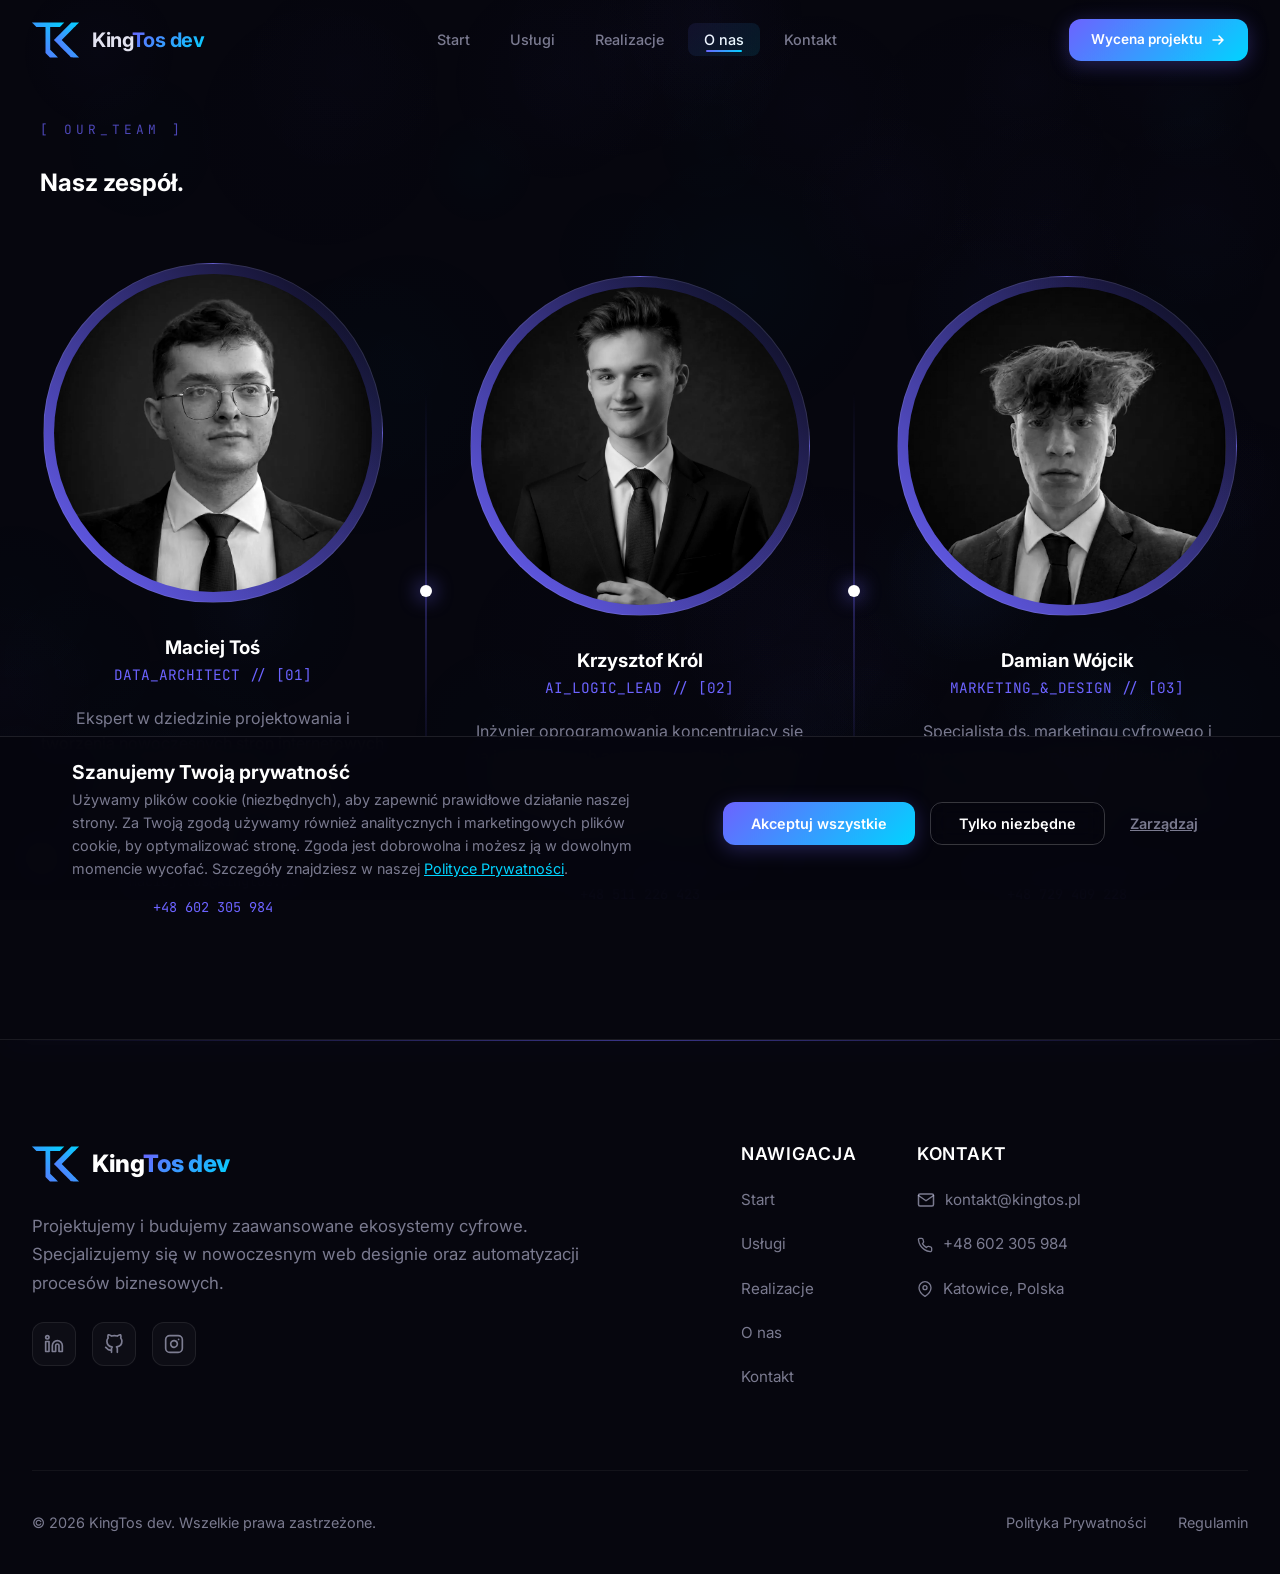
==== o-nas.html @ 3b32286a "Add files via upload" ====
<!doctype html>
<html lang="pl">

<head>
  <meta charset="UTF-8" />
  <!-- Google Consent Mode v2 Default Settings -->
  <script>
    window.dataLayer = window.dataLayer || [];
    function gtag() { dataLayer.push(arguments); }
    let storedConsent = localStorage.getItem('cookieConsentSettings');
    if (storedConsent) {
      let settings = JSON.parse(storedConsent);
      gtag('consent', 'default', {
        'analytics_storage': settings.analytics ? 'granted' : 'denied',
        'ad_storage': settings.marketing ? 'granted' : 'denied',
        'ad_user_data': settings.marketing ? 'granted' : 'denied',
        'ad_personalization': settings.marketing ? 'granted' : 'denied',
        'personalization_storage': 'denied',
        'functionality_storage': 'granted',
        'security_storage': 'granted'
      });
    } else {
      gtag('consent', 'default', {
        'analytics_storage': 'denied',
        'ad_storage': 'denied',
        'ad_user_data': 'denied',
        'ad_personalization': 'denied',
        'personalization_storage': 'denied',
        'functionality_storage': 'granted',
        'security_storage': 'granted'
      });
    }
  </script>
  <meta name="viewport" content="width=device-width, initial-scale=1.0" />
  <meta name="description"
    content="KingTos dev — O nas. Maciej Toś & Krzysztof Król. Nowoczesne technologie i wizja przyszłości." />
  <title>KingTos dev | Nasz zespół.</title>
  <link rel="icon" type="image/svg+xml" href="favicon.svg" />
  <link rel="shortcut icon" href="favicon.svg" />
  <link rel="apple-touch-icon" href="favicon.svg" />
  <link rel="preconnect" href="https://fonts.googleapis.com" />
  <link rel="preconnect" href="https://fonts.gstatic.com" crossorigin />
  <link
    href="https://fonts.googleapis.com/css2?family=Inter:wght@400;500;600;700&family=JetBrains+Mono:wght@400;500;700&display=swap"
    rel="stylesheet" />
  <link rel="preload" href="style.css" as="style" />
  <link rel="stylesheet" href="style.css" />

  <!-- Open Graph / Facebook -->
  <meta property="og:type" content="website" />
  <meta property="og:url" content="https://kingtos.pl/o-nas" />
  <meta property="og:title" content="KingTos dev | Nasz zespół." />
  <meta property="og:description"
    content="KingTos dev — O nas. Maciej Toś & Krzysztof Król. Nowoczesne technologie i wizja przyszłości." />
  <meta property="og:image" content="https://kingtos.pl/assets/maciej.webp" />

  <!-- Twitter -->
  <meta property="twitter:card" content="summary_large_image" />
  <meta property="twitter:url" content="https://kingtos.pl/o-nas" />
  <meta property="twitter:title" content="KingTos dev | Nasz zespół." />
  <meta property="twitter:description"
    content="KingTos dev — O nas. Maciej Toś & Krzysztof Król. Nowoczesne technologie i wizja przyszłości." />
  <meta property="twitter:image" content="https://kingtos.pl/assets/maciej.webp" />
</head>

<body class="bp-body">
  <canvas id="gridCanvas"></canvas>

  <nav class="navbar" id="navbar">
    <div class="navbar__container">
      <!-- Logo -->
      <a href="/" class="navbar__logo" id="navLogo">
        <span class="navbar__logo-icon">
          <svg viewBox="207 286 622 451" fill="none" xmlns="http://www.w3.org/2000/svg">
            <g transform="translate(0, 1024) scale(0.1, -0.1)" fill="url(#logoGrad)">
              <path
                d="M2070 7380 c0 -3 127 -132 283 -288 l283 -282 592 0 592 0 0 -1687 1 -1688 289 -294 289 -294 62 7 c34 3 267 6 518 6 l456 0 -502 503 -503 502 -2 1473 -3 1472 630 0 629 0 283 282 c156 156 283 285 283 288 0 3 -940 5 -2090 5 -1149 0 -2090 -2 -2090 -5z" />
              <path
                d="M6039 6254 c-817 -817 -1129 -1135 -1123 -1145 4 -8 502 -509 1106 -1115 604 -605 1104 -1108 1111 -1118 11 -15 56 -17 525 -19 281 -1 512 0 512 3 0 3 -506 511 -1126 1131 l-1125 1125 1123 1128 c618 620 1124 1130 1126 1134 1 4 -223 7 -498 7 l-500 0 -1131 -1131z" />
            </g>
            <defs>
              <linearGradient id="logoGrad" x1="0" y1="0" x2="1" y2="1">
                <stop offset="0%" stop-color="#6C63FF" />
                <stop offset="100%" stop-color="#00D4FF" />
              </linearGradient>
            </defs>
          </svg>
        </span>
        <span class="navbar__logo-text">
          <span class="navbar__logo-king">King</span><span class="navbar__logo-tos">Tos dev</span>
        </span>
      </a>

      <!-- Navigation Links -->
      <ul class="navbar__links" id="navLinks">
        <li>
          <a href="/" class="navbar__link" data-text="Start">Start</a>
        </li>
        <li>
          <a href="/#uslugi" class="navbar__link" data-text="Usługi">Usługi</a>
        </li>
        <li>
          <a href="/#realizacje" class="navbar__link" data-text="Realizacje">Realizacje</a>
        </li>
        <li>
          <a href="/o-nas" class="navbar__link navbar__link--active" data-text="O nas">O nas</a>
        </li>
        <li>
          <a href="/#kontakt" class="navbar__link" data-text="Kontakt">Kontakt</a>
        </li>
      </ul>

      <!-- CTA Button -->
      <a href="/#kontakt" class="btn btn--primary btn--nav" id="navCta">
        <span class="btn__text">Wycena projektu</span>
        <span class="btn__icon">
          <svg width="16" height="16" viewBox="0 0 16 16" fill="none">
            <path d="M3 8H13M13 8L9 4M13 8L9 12" stroke="currentColor" stroke-width="1.5" stroke-linecap="round"
              stroke-linejoin="round" />
          </svg>
        </span>
      </a>

      <!-- Mobile hamburger -->
      <button class="navbar__hamburger" id="navHamburger" aria-label="Otwórz menu" aria-expanded="false">
        <span></span>
        <span></span>
        <span></span>
      </button>
    </div>
  </nav>

  <main class="bp-main">
    <!-- 01: THE DNA (FOUNDERS) - NOW THE FIRST SECTION -->
    <section class="bp-section bp-founders-interactive" id="founders">
      <div class="bp-container">
        <div class="bp-hero-header">
          <div class="bp-label">[ OUR_TEAM ]</div>
          <h1 class="bp-title-compact">Nasz <span class="gradient-text">zespół.</span></h1>
        </div>

        <div class="dna-container">
          <!-- Maciej Side -->
          <div class="dna-founder dna--maciej" id="dnaMaciej">
            <div class="dna-photo-box">
              <img src="assets/maciej.webp" alt="Maciej Toś" loading="lazy" decoding="async">
              <div class="dna-shimmer"></div>
            </div>
            <div class="dna-info">
              <h3>Maciej Toś</h3>
              <span class="mono-tag">DATA_ARCHITECT // [01]</span>
              <p>Ekspert w dziedzinie projektowania i tworzenia nowoczesnych stron internetowych oraz ich kompleksowej renowacji. Specjalizuje się w zaawansowanej architekturze baz danych i estetycznym designie.</p>
              <div class="founder-contact">
                <a href="mailto:maciej.tos@kingtos.pl" class="founder-email">maciej.tos@kingtos.pl</a>
                <a href="tel:+48602305984" class="founder-phone">+48 602 305 984</a>
              </div>
            </div>
          </div>

          <!-- VS Divider -->
          <div class="dna-divider">
            <div class="dna-divider__line"></div>
            <div class="dna-divider__orb"></div>
          </div>

          <!-- Krzysztof Side -->
          <div class="dna-founder dna--krzysztof" id="dnaKrzysztof">
            <div class="dna-photo-box">
              <img src="assets/krzysztof.webp" alt="Krzysztof Król" loading="lazy" decoding="async">
              <div class="dna-shimmer"></div>
            </div>
            <div class="dna-info">
              <h3>Krzysztof Król</h3>
              <span class="mono-tag">AI_LOGIC_LEAD // [02]</span>
              <p>Inżynier oprogramowania koncentrujący się na inteligentnych automatyzacjach procesów biznesowych oraz implementacji rozwiązań AI. Odpowiada za logiczną architekturę i niezawodność systemów.</p>
              <div class="founder-contact">
                <a href="mailto:krzysztof.krol@kingtos.pl" class="founder-email">krzysztof.krol@kingtos.pl</a>
                <a href="tel:+48511226423" class="founder-phone">+48 511 226 423</a>
              </div>
            </div>
          </div>

          <!-- VS Divider -->
          <div class="dna-divider">
            <div class="dna-divider__line"></div>
            <div class="dna-divider__orb"></div>
          </div>

          <!-- Damian Side -->
          <div class="dna-founder dna--damian" id="dnaDamian">
            <div class="dna-photo-box">
              <img src="assets/damian.webp" alt="Damian Wójcik" loading="lazy" decoding="async">
              <div class="dna-shimmer"></div>
            </div>
            <div class="dna-info">
              <h3>Damian Wójcik</h3>
              <span class="mono-tag">MARKETING_&_DESIGN // [03]</span>
              <p>Specjalista ds. marketingu cyfrowego i nowoczesnego projektowania stron (UI/UX). Łączy kreatywne podejście do designu z techniczną wiedzą z zakresu zarządzania bazami danych.</p>
              <div class="founder-contact">
                <a href="mailto:damian.wojcik@kingtos.pl" class="founder-email">damian.wojcik@kingtos.pl</a>
                <a href="tel:+48729409228" class="founder-phone">+48 729 409 228</a>
              </div>
            </div>
          </div>
        </div>
      </div>
    </section>
  </main>

  <!-- ══════════════════════════════════════════════
       FOOTER
       ══════════════════════════════════════════════ -->
  <footer class="site-footer">
    <div class="site-footer__glow"></div>
    <div class="site-footer__container">

      <div class="site-footer__main">
        <div class="site-footer__brand">
          <a href="/" class="navbar__logo">
            <span class="navbar__logo-icon">
              <svg viewBox="207 286 622 451" fill="none" xmlns="http://www.w3.org/2000/svg">
                <g transform="translate(0, 1024) scale(0.1, -0.1)" fill="url(#logoGradFooter)">
                  <path
                    d="M2070 7380 c0 -3 127 -132 283 -288 l283 -282 592 0 592 0 0 -1687 1 -1688 289 -294 289 -294 62 7 c34 3 267 6 518 6 l456 0 -502 503 -503 502 -2 1473 -3 1472 630 0 629 0 283 282 c156 156 283 285 283 288 0 3 -940 5 -2090 5 -1149 0 -2090 -2 -2090 -5z" />
                  <path
                    d="M6039 6254 c-817 -817 -1129 -1135 -1123 -1145 4 -8 502 -509 1106 -1115 604 -605 1104 -1108 1111 -1118 11 -15 56 -17 525 -19 281 -1 512 0 512 3 0 3 -506 511 -1126 1131 l-1125 1125 1123 1128 c618 620 1124 1130 1126 1134 1 4 -223 7 -498 7 l-500 0 -1131 -1131z" />
                </g>
                <defs>
                  <linearGradient id="logoGradFooter" x1="0" y1="0" x2="1" y2="1">
                    <stop offset="0%" stop-color="#6C63FF" />
                    <stop offset="100%" stop-color="#00D4FF" />
                  </linearGradient>
                </defs>
              </svg>
            </span>
            <span class="navbar__logo-text">
              <span class="navbar__logo-king">King</span><span class="navbar__logo-tos">Tos dev</span>
            </span>
          </a>
          <p class="site-footer__desc">Projektujemy i budujemy zaawansowane ekosystemy cyfrowe. Specjalizujemy się w
            nowoczesnym web designie oraz automatyzacji procesów biznesowych.</p>
          <div class="site-footer__socials">
            <a href="#" aria-label="LinkedIn"><svg width="20" height="20" viewBox="0 0 24 24" fill="none"
                stroke="currentColor" stroke-width="2" stroke-linecap="round" stroke-linejoin="round">
                <path d="M16 8a6 6 0 0 1 6 6v7h-4v-7a2 2 0 0 0-2-2 2 2 0 0 0-2 2v7h-4v-7a6 6 0 0 1 6-6z"></path>
                <rect x="2" y="9" width="4" height="12"></rect>
                <circle cx="4" cy="4" r="2"></circle>
              </svg></a>
            <a href="#" aria-label="GitHub"><svg width="20" height="20" viewBox="0 0 24 24" fill="none"
                stroke="currentColor" stroke-width="2" stroke-linecap="round" stroke-linejoin="round">
                <path
                  d="M9 19c-5 1.5-5-2.5-7-3m14 6v-3.87a3.37 3.37 0 0 0-.94-2.61c3.14-.35 6.44-1.54 6.44-7A5.44 5.44 0 0 0 20 4.77 5.07 5.07 0 0 0 19.91 1S18.73.65 16 2.48a13.38 13.38 0 0 0-7 0C6.27.65 5.09 1 5.09 1A5.07 5.07 0 0 0 5 4.77a5.44 5.44 0 0 0-1.5 3.78c0 5.42 3.3 6.61 6.44 7A3.37 3.37 0 0 0 9 18.13V22">
                </path>
              </svg></a>
            <a href="#" aria-label="Instagram"><svg width="20" height="20" viewBox="0 0 24 24" fill="none"
                stroke="currentColor" stroke-width="2" stroke-linecap="round" stroke-linejoin="round">
                <rect x="2" y="2" width="20" height="20" rx="5" ry="5"></rect>
                <path d="M16 11.37A4 4 0 1 1 12.63 8 4 4 0 0 1 16 11.37z"></path>
                <line x1="17.5" y1="6.5" x2="17.51" y2="6.5"></line>
              </svg></a>
          </div>
        </div>

        <div class="site-footer__nav">
          <div class="footer-nav-col">
            <h4>Nawigacja</h4>
            <a href="/#hero">Start</a>
            <a href="/#uslugi">Usługi</a>
            <a href="/#realizacje">Realizacje</a>
            <a href="/o-nas">O nas</a>
            <a href="/#kontakt">Kontakt</a>
          </div>
          <div class="footer-nav-col">
            <h4>Kontakt</h4>
            <a href="mailto:kontakt@kingtos.pl" class="footer-contact-link">
              <svg width="18" height="18" viewBox="0 0 24 24" fill="none" stroke="currentColor" stroke-width="2"
                stroke-linecap="round" stroke-linejoin="round">
                <path d="M4 4h16c1.1 0 2 .9 2 2v12c0 1.1-.9 2-2 2H4c-1.1 0-2-.9-2-2V6c0-1.1.9-2 2-2z"></path>
                <polyline points="22,6 12,13 2,6"></polyline>
              </svg>
              kontakt@kingtos.pl
            </a>
            <a href="tel:+48602305984" class="footer-contact-link">
              <svg width="16" height="16" viewBox="0 0 24 24" fill="none" stroke="currentColor" stroke-width="2"
                stroke-linecap="round" stroke-linejoin="round">
                <path
                  d="M22 16.92v3a2 2 0 0 1-2.18 2 19.79 19.79 0 0 1-8.63-3.07 19.5 19.5 0 0 1-6-6 19.79 19.79 0 0 1-3.07-8.67A2 2 0 0 1 4.11 2h3a2 2 0 0 1 2 1.72 12.84 12.84 0 0 0 .7 2.81 2 2 0 0 1-.45 2.11L8.09 9.91a16 16 0 0 0 6 6l1.27-1.27a2 2 0 0 1 2.11-.45 12.84 12.84 0 0 0 2.81.7A2 2 0 0 1 22 16.92z">
                </path>
              </svg>
              +48 602 305 984
            </a>
            <p class="footer-location">
              <svg width="16" height="16" viewBox="0 0 24 24" fill="none" stroke="currentColor" stroke-width="2"
                stroke-linecap="round" stroke-linejoin="round">
                <path d="M21 10c0 7-9 13-9 13s-9-6-9-13a9 9 0 0 1 18 0z"></path>
                <circle cx="12" cy="10" r="3"></circle>
              </svg>
              Katowice, Polska
            </p>
          </div>
        </div>
      </div>

      <div class="site-footer__bottom">
        <div class="footer-copyright">
          <p>&copy; 2026 KingTos dev. Wszelkie prawa zastrzeżone.</p>
        </div>
        <div class="site-footer__legal">
          <a href="/polityka-prywatnosci">Polityka Prywatności</a>
          <a href="/regulamin">Regulamin</a>
        </div>
      </div>

    </div>
  </footer>

  <script src="script.js" defer></script>
  <script>
    const observer = new IntersectionObserver((entries) => {
      entries.forEach(entry => {
        if (entry.isIntersecting) {
          const nums = entry.target.querySelectorAll('.logic-num');
          nums.forEach(num => {
            const target = parseInt(num.getAttribute('data-val'));
            let curr = 0;
            const step = () => {
              if (curr < target) {
                curr += Math.ceil(target / 20);
                num.innerText = curr > target ? target : curr;
                requestAnimationFrame(step);
              } else {
                num.innerText = target;
              }
            };
            step();
          });
        }
      });
    }, { threshold: 0.5 });
    if (document.querySelector('.logic-grid')) {
      observer.observe(document.querySelector('.logic-grid'));
    }
  </script>
</body>

</html>
---- style.css ----
/* ═══════════════════════════════════════
   KINGTOS DEV — Design System & Variables
   ═══════════════════════════════════════ */
*,
*::before,
*::after {
  margin: 0;
  padding: 0;
  box-sizing: border-box;
}

:root {
  --c-bg: #06060e;
  --c-bg2: #0c0c1d;
  --c-surface: rgba(15, 15, 35, 0.7);
  --c-border: rgba(108, 99, 255, 0.15);
  --c-border-hover: rgba(108, 99, 255, 0.4);
  --c-text: #e2e2f0;
  --c-text-dim: rgba(200, 200, 230, 0.6);
  --c-primary: #6c63ff;
  --c-primary-light: #8b83ff;
  --c-accent: #00d4ff;
  --c-accent2: #00ffb2;
  --c-gradient: linear-gradient(135deg, #6c63ff, #00d4ff);
  --c-gradient2: linear-gradient(135deg, #00d4ff, #00ffb2);
  --font-main: "Inter", system-ui, sans-serif;
  --font-mono: "JetBrains Mono", monospace;
  --radius: 12px;
  --radius-lg: 20px;
  --shadow-glow:
    0 0 30px rgba(108, 99, 255, 0.15), 0 0 60px rgba(0, 212, 255, 0.08);
  --transition: 0.3s cubic-bezier(0.4, 0, 0.2, 1);
  --transition-spring: 0.5s cubic-bezier(0.34, 1.56, 0.64, 1);
}

html {
  scroll-behavior: smooth;
  scroll-padding-top: 90px;
  font-size: 16px;
}

body {
  font-family: var(--font-main);
  background: var(--c-bg);
  color: var(--c-text);
  overflow-x: hidden;
  line-height: 1.6;
  -webkit-font-smoothing: antialiased;
}

::selection {
  background: rgba(108, 99, 255, 0.3);
  color: #fff;
}

/* ═══ Canvas & Ambient ═══ */
#gridCanvas {
  position: fixed;
  inset: 0;
  z-index: 0;
  pointer-events: none;
}

.ambient-orb {
  position: fixed;
  border-radius: 50%;
  filter: blur(120px);
  opacity: 0.12;
  pointer-events: none;
  z-index: 0;
}

.ambient-orb--1 {
  width: 600px;
  height: 600px;
  background: var(--c-primary);
  top: -200px;
  left: -100px;
  animation: orbFloat1 20s ease-in-out infinite;
}

.ambient-orb--2 {
  width: 500px;
  height: 500px;
  background: var(--c-accent);
  bottom: -150px;
  right: -100px;
  animation: orbFloat2 25s ease-in-out infinite;
}

@media (max-width: 768px) {
  .ambient-orb {
    animation: none !important;
    display: none; /* Hide orbs on mobile to boost performance */
  }
}

.ambient-orb--3 {
  width: 400px;
  height: 400px;
  background: #a855f7;
  top: 50%;
  left: 50%;
  transform: translate(-50%, -50%);
  animation: orbFloat3 18s ease-in-out infinite;
}

@keyframes orbFloat1 {

  0%,
  100% {
    transform: translate(0, 0);
  }

  50% {
    transform: translate(80px, 60px);
  }
}

@keyframes orbFloat2 {

  0%,
  100% {
    transform: translate(0, 0);
  }

  50% {
    transform: translate(-60px, -80px);
  }
}

@keyframes orbFloat3 {

  0%,
  100% {
    transform: translate(-50%, -50%) scale(1);
  }

  50% {
    transform: translate(-40%, -60%) scale(1.2);
  }
}

/* ═══ NAVBAR ═══ */
.navbar {
  position: fixed;
  top: 0;
  left: 0;
  width: 100%;
  z-index: 3000;
  padding: 16px 0;
  transition: var(--transition);
}

.navbar.scrolled {
  background: rgba(6, 6, 14, 0.85);
  backdrop-filter: blur(20px);
  -webkit-backdrop-filter: blur(20px);
  border-bottom: 1px solid var(--c-border);
  padding: 10px 0;
}

.navbar__container {
  max-width: 1280px;
  margin: 0 auto;
  padding: 0 32px;
  display: flex;
  align-items: center;
  justify-content: space-between;
}

.navbar__logo {
  display: flex;
  align-items: center;
  gap: 12px;
  text-decoration: none;
  position: relative;
  z-index: 10;
  pointer-events: auto;
  line-height: 1; /* Reset line-height for better centering */
}

.navbar__logo-icon {
  display: flex;
  align-items: center;
  justify-content: center;
  height: 48px; /* Increased from 42px */
}

.navbar__logo-icon svg {
  width: 48px;
  height: 48px;
  display: block;
  transition: var(--transition);
}

.navbar__logo:hover .navbar__logo-icon svg {
  filter: drop-shadow(0 0 15px rgba(108, 99, 255, 0.6));
  transform: scale(1.15); /* Simple zoom instead of rotation */
}

.navbar__logo-text {
  font-size: 1.25rem;
  font-weight: 700;
  letter-spacing: -0.02em;
}

.navbar__logo-king {
  color: var(--c-text);
}

.navbar__logo-tos {
  background: var(--c-gradient);
  -webkit-background-clip: text;
  background-clip: text;
  -webkit-text-fill-color: transparent;
}

.navbar__links {
  display: flex;
  list-style: none;
  gap: 8px;
  align-items: center;
}

.navbar__link {
  position: relative;
  color: var(--c-text-dim);
  text-decoration: none;
  font-size: 0.9rem;
  font-weight: 500;
  padding: 8px 16px;
  border-radius: 8px;
  transition: var(--transition);
  overflow: hidden;
}

.navbar__link::before {
  content: "";
  position: absolute;
  inset: 0;
  background: var(--c-gradient);
  opacity: 0;
  border-radius: 8px;
  transition: var(--transition);
}

.navbar__link:hover,
.navbar__link--active {
  color: #fff;
}

.navbar__link:hover::before,
.navbar__link--active::before {
  opacity: 0.1;
}

.navbar__link::after {
  content: "";
  position: absolute;
  bottom: 4px;
  left: 50%;
  width: 0;
  height: 2px;
  background: var(--c-gradient);
  border-radius: 2px;
  transform: translateX(-50%);
  transition: var(--transition);
}

.navbar__link:hover::after,
.navbar__link--active::after {
  width: 50%;
}

/* ═══ BUTTONS ═══ */
.btn {
  position: relative;
  display: inline-flex;
  align-items: center;
  gap: 8px;
  padding: 12px 28px;
  border-radius: var(--radius);
  font-family: var(--font-main);
  font-size: 0.9rem;
  font-weight: 600;
  text-decoration: none;
  cursor: pointer;
  border: none;
  overflow: hidden;
  transition: var(--transition);
  isolation: isolate;
}

.btn--lg {
  padding: 16px 36px;
  font-size: 1rem;
  border-radius: var(--radius-lg);
}

.btn--primary {
  background: var(--c-gradient);
  color: #fff;
  box-shadow: 0 4px 20px rgba(108, 99, 255, 0.3);
}

.btn--primary:hover {
  box-shadow: 0 8px 30px rgba(108, 99, 255, 0.5);
}

.btn--primary:active {
  transform: translateY(0) scale(0.98);
}

.btn__glow {
  position: absolute;
  inset: -2px;
  background: var(--c-gradient);
  border-radius: inherit;
  z-index: -2;
  opacity: 0;
  filter: blur(15px);
  transition: var(--transition);
}

.btn--primary:hover .btn__glow {
  opacity: 0.6;
}

.btn__shimmer {
  position: absolute;
  top: 0;
  left: -100%;
  width: 100%;
  height: 100%;
  background: linear-gradient(90deg,
      transparent,
      rgba(255, 255, 255, 0.15),
      transparent);
  z-index: 1;
  transition: none;
}

.btn--primary:hover .btn__shimmer {
  animation: shimmer 0.8s ease forwards;
}

@keyframes shimmer {
  to {
    left: 100%;
  }
}

.btn__icon {
  display: flex;
  transition: var(--transition-spring);
}

.btn:hover .btn__icon {
  transform: translateX(4px);
}

.btn--outline {
  background: transparent;
  color: var(--c-text);
  border: 1px solid var(--c-border);
  backdrop-filter: blur(10px);
}

.btn--outline:hover {
  border-color: var(--c-primary);
  color: #fff;
  background: rgba(108, 99, 255, 0.08);
}

.btn__border-anim {
  display: none; /* Removed complex spinning border */
}

.btn--nav {
  padding: 10px 22px;
  font-size: 0.85rem;
}

/* ═══ HERO ═══ */
.hero {
  position: relative;
  height: 100vh;
  max-height: 1080px;
  display: flex;
  align-items: center;
  z-index: 1;
  padding: 40px 0 0;
  scroll-margin-top: -90px;
}

.hero__container {
  max-width: 1280px;
  margin: 0 auto;
  padding: 0 32px;
  display: flex;
  flex-direction: column;
  align-items: center;
  justify-content: center;
  text-align: center;
  width: 100%;
}

/* Hero Left */
.hero__badge {
  display: inline-flex;
  align-items: center;
  gap: 8px;
  padding: 8px 18px;
  border-radius: 50px;
  background: rgba(108, 99, 255, 0.08);
  border: 1px solid rgba(108, 99, 255, 0.2);
  font-size: 0.8rem;
  color: var(--c-text-dim);
  margin-bottom: 16px;
  opacity: 0;
  animation: fadeInUp 0.6s ease forwards;
  animation-delay: 0.2s;
}

.hero__badge-dot {
  width: 8px;
  height: 8px;
  border-radius: 50%;
  background: var(--c-accent2);
  box-shadow: 0 0 10px var(--c-accent2);
  animation: pulse 2s ease-in-out infinite;
}

@keyframes pulse {

  0%,
  100% {
    opacity: 1;
    transform: scale(1);
  }

  50% {
    opacity: 0.5;
    transform: scale(0.8);
  }
}

.hero__title {
  font-size: clamp(2.8rem, 5.5vw, 4.5rem);
  font-weight: 800;
  line-height: 1.08;
  letter-spacing: -0.03em;
  margin-bottom: 24px;
}

.hero__title-line {
  display: block;
  overflow: hidden;
}

.hero__title-word {
  display: inline-block;
  opacity: 0;
  animation: titleReveal 0.8s cubic-bezier(0.16, 1, 0.3, 1) forwards;
}

.hero__title-word[data-delay="0"] {
  animation-delay: 0.4s;
}

.hero__title-word[data-delay="1"] {
  animation-delay: 0.55s;
}

.hero__title-word[data-delay="2"] {
  animation-delay: 0.7s;
}

.hero__title-word[data-delay="3"] {
  animation-delay: 0.85s;
}

@keyframes titleReveal {
  from {
    opacity: 0;
    transform: translateY(100%);
  }

  to {
    opacity: 1;
    transform: translateY(0);
  }
}

.hero__title-word--gradient {
  background: var(--c-gradient);
  -webkit-background-clip: text;
  background-clip: text;
  -webkit-text-fill-color: transparent;
  position: relative;
}

.hero__title-word--accent {
  color: var(--c-accent);
  -webkit-text-fill-color: var(--c-accent);
}

.hero__subtitle {
  font-size: 1.12rem;
  color: var(--c-text-dim);
  max-width: 600px;
  line-height: 1.7;
  margin-bottom: 36px;
  opacity: 0;
  animation: fadeInUp 0.6s ease forwards;
  animation-delay: 0.9s;
}

.hero__actions {
  display: flex;
  gap: 16px;
  flex-wrap: wrap;
  justify-content: center;
  margin-bottom: 48px;
  opacity: 0;
  animation: fadeInUp 0.6s ease forwards;
  animation-delay: 1.1s;
}

@keyframes fadeInUp {
  from {
    opacity: 0;
    transform: translateY(20px);
  }

  to {
    opacity: 1;
    transform: translateY(0);
  }
}

/* Tech badges */
.hero__tech {
  opacity: 0;
  animation: fadeInUp 0.6s ease forwards;
  animation-delay: 1.3s;
}

.hero__tech-label {
  font-size: 0.75rem;
  text-transform: uppercase;
  letter-spacing: 0.1em;
  color: var(--c-text-dim);
  margin-bottom: 12px;
  display: block;
}

.hero__tech-list {
  display: flex;
  gap: 8px;
  flex-wrap: wrap;
  justify-content: center;
}

.hero__tech-badge {
  padding: 6px 14px;
  border-radius: 6px;
  font-size: 0.78rem;
  font-weight: 500;
  background: rgba(108, 99, 255, 0.06);
  border: 1px solid var(--c-border);
  color: var(--c-text-dim);
  cursor: default;
  transition: var(--transition);
}

.hero__tech-badge:hover {
  border-color: var(--c-primary);
  color: var(--c-primary-light);
  background: rgba(108, 99, 255, 0.12);
  transform: translateY(-2px);
  box-shadow: 0 4px 15px rgba(108, 99, 255, 0.15);
}

/* Hero Right — Visual */
.hero__right {
  position: relative;
  display: flex;
  justify-content: center;
  align-items: center;
  min-height: 500px;
  perspective: 1000px;
}

.hero__visual {
  position: relative;
  width: 100%;
  height: 500px;
  transform-style: preserve-3d;
  transition: transform 0.1s ease-out;
}

/* Floating cards */
.hero__card {
  position: absolute;
  border-radius: var(--radius-lg);
  backdrop-filter: blur(20px);
  -webkit-backdrop-filter: blur(20px);
  border: 1px solid var(--c-border);
  transition:
    border-color 0.3s,
    box-shadow 0.3s;
  cursor: default;
  will-change: transform, opacity;
  transform-style: preserve-3d;
}

.hero__card:hover {
  border-color: var(--c-primary);
  box-shadow: var(--shadow-glow);
}

.hero__card--code {
  top: -20px;
  left: -40px;
  width: 340px;
  background: rgba(10, 10, 30, 0.85);
  padding: 0;
  overflow: hidden;
  opacity: 0;
  transform: rotate(-1deg);
  animation:
    cardFloat1 0.8s ease forwards,
    cardHover1 6s ease-in-out infinite;
  animation-delay: 0.6s, 1.4s;
}

@keyframes cardFloat1 {
  from {
    opacity: 0;
    transform: translateY(30px) rotate(-2deg);
  }

  to {
    opacity: 1;
    transform: translateY(0) rotate(-1deg);
  }
}

@keyframes cardHover1 {

  0%,
  100% {
    transform: rotate(-1deg) translateY(0);
  }

  50% {
    transform: rotate(-1deg) translateY(-10px);
  }
}

.hero__card-header {
  display: flex;
  align-items: center;
  gap: 12px;
  padding: 12px 16px;
  border-bottom: 1px solid rgba(255, 255, 255, 0.05);
  background: rgba(255, 255, 255, 0.02);
}

.hero__card-dots {
  display: flex;
  gap: 6px;
}

.hero__card-dots span {
  width: 10px;
  height: 10px;
  border-radius: 50%;
}

.hero__card-dots span:nth-child(1) {
  background: #ff5f57;
}

.hero__card-dots span:nth-child(2) {
  background: #ffbd2e;
}

.hero__card-dots span:nth-child(3) {
  background: #28ca41;
}

.hero__card-filename {
  font-family: var(--font-mono);
  font-size: 0.72rem;
  color: var(--c-text-dim);
}

.hero__card-code {
  padding: 16px;
  font-family: var(--font-mono);
  font-size: 0.78rem;
  line-height: 1.7;
  color: #a0a0c0;
  overflow: hidden;
}

.code-keyword {
  color: #c792ea;
}

.code-var {
  color: #82aaff;
}

.code-prop {
  color: #f78c6c;
}

.code-string {
  color: #c3e88d;
}

.code-number {
  color: #f78c6c;
}

.hero__card--terminal {
  bottom: -10px;
  right: -30px;
  width: 320px;
  background: rgba(5, 5, 15, 0.9);
  padding: 0;
  opacity: 0;
  animation:
    cardFloat3 0.8s ease forwards,
    cardHover3 8s ease-in-out infinite;
  animation-delay: 1.2s, 2s;
}

.hero__card-terminal-body {
  padding: 16px;
  font-family: var(--font-mono);
  font-size: 0.72rem;
  line-height: 1.6;
}

.terminal-line {
  margin-bottom: 4px;
  white-space: nowrap;
  overflow: hidden;
  text-overflow: ellipsis;
}

.term-prompt {
  color: var(--c-primary);
  font-weight: 700;
  margin-right: 8px;
}

.term-success {
  color: var(--c-accent2);
}

.term-info {
  color: var(--c-accent);
}

.hero__card--flow {
  top: 30px;
  right: -30px;
  background: rgba(10, 10, 30, 0.8);
  padding: 16px 20px;
  display: flex;
  align-items: center;
  gap: 12px;
  opacity: 0;
  animation:
    cardFloat2 0.8s ease forwards,
    cardHover2 7s ease-in-out infinite;
  animation-delay: 0.9s, 1.7s;
}

.flow-step {
  display: flex;
  flex-direction: column;
  align-items: center;
  gap: 6px;
  font-size: 0.65rem;
  color: var(--c-text-dim);
  font-weight: 600;
}

.flow-icon {
  width: 32px;
  height: 32px;
  border-radius: 50%;
  background: rgba(108, 99, 255, 0.1);
  display: flex;
  align-items: center;
  justify-content: center;
  font-size: 1rem;
  border: 1px solid rgba(108, 99, 255, 0.2);
}

.flow-line {
  width: 30px;
  height: 2px;
  background: linear-gradient(90deg,
      rgba(108, 99, 255, 0.2),
      rgba(0, 212, 255, 0.2));
  position: relative;
  top: -8px;
}

.flow-step--active .flow-icon {
  background: var(--c-gradient);
  color: #fff;
  border: none;
  box-shadow: 0 0 15px rgba(0, 212, 255, 0.4);
}

.flow-step--active span {
  color: #fff;
}

.hero__card--metrics {
  bottom: 70px;
  left: -40px;
  background: rgba(10, 10, 30, 0.8);
  padding: 16px;
  width: 240px;
  opacity: 0;
  animation:
    cardFloat4 0.8s ease forwards,
    cardHover4 6.5s ease-in-out infinite;
  animation-delay: 1s, 1.8s;
}

.metrics-header {
  font-size: 0.75rem;
  font-weight: 700;
  color: #fff;
  margin-bottom: 12px;
  letter-spacing: 0.05em;
}

.metrics-row {
  display: flex;
  align-items: center;
  gap: 10px;
  margin-bottom: 8px;
  font-size: 0.7rem;
}

.metrics-row:last-child {
  margin-bottom: 0;
}

.metrics-label {
  color: var(--c-text-dim);
  width: 65px;
}

.metrics-bar {
  flex: 1;
  height: 4px;
  background: rgba(255, 255, 255, 0.1);
  border-radius: 2px;
  overflow: hidden;
}

.metrics-fill {
  height: 100%;
  background: var(--c-accent2);
  border-radius: 2px;
  box-shadow: 0 0 10px var(--c-accent2);
}

.metrics-score {
  color: var(--c-accent2);
  font-weight: 700;
  width: 25px;
  text-align: right;
}

.hero__card--badge {
  top: 150px;
  left: 60px;
  background: rgba(10, 10, 30, 0.85);
  padding: 10px 16px;
  display: flex;
  align-items: center;
  gap: 12px;
  border-radius: 50px;
  opacity: 0;
  animation:
    cardFloat5 0.8s ease forwards,
    cardHover5 5.5s ease-in-out infinite;
  animation-delay: 1.3s, 2.1s;
  z-index: 10;
}

.badge-icon {
  width: 32px;
  height: 32px;
  border-radius: 50%;
  background: rgba(0, 212, 255, 0.1);
  display: flex;
  align-items: center;
  justify-content: center;
  border: 1px solid rgba(0, 212, 255, 0.3);
}

.badge-text {
  display: flex;
  flex-direction: column;
}

.badge-title {
  font-size: 0.75rem;
  font-weight: 700;
  color: #fff;
}

.badge-status {
  font-size: 0.65rem;
  color: var(--c-accent);
}

@keyframes cardFloat2 {
  from {
    opacity: 0;
    transform: translateY(30px);
  }

  to {
    opacity: 1;
    transform: translateY(0);
  }
}

@keyframes cardHover2 {

  0%,
  100% {
    transform: translateY(0);
  }

  50% {
    transform: translateY(-12px);
  }
}

@keyframes cardFloat3 {
  from {
    opacity: 0;
    transform: translateY(30px);
  }

  to {
    opacity: 1;
    transform: translateY(0);
  }
}

@keyframes cardHover3 {

  0%,
  100% {
    transform: translateY(0);
  }

  50% {
    transform: translateY(-8px);
  }
}

@keyframes cardFloat4 {
  from {
    opacity: 0;
    transform: translateX(-30px);
  }

  to {
    opacity: 1;
    transform: translateX(0);
  }
}

@keyframes cardHover4 {

  0%,
  100% {
    transform: translateX(0) translateY(0);
  }

  50% {
    transform: translateX(0) translateY(-10px);
  }
}

@keyframes cardFloat5 {
  from {
    opacity: 0;
    transform: scale(0.8);
  }

  to {
    opacity: 1;
    transform: scale(1);
  }
}

@keyframes cardHover5 {

  0%,
  100% {
    transform: scale(1) translateY(0);
  }

  50% {
    transform: scale(1) translateY(-6px);
  }
}

.cursor-blink {
  animation: blink 1s step-end infinite;
}

@keyframes blink {
  50% {
    opacity: 0;
  }
}

/* Orbit rings */
.hero__orbit {
  position: absolute;
  top: 50%;
  left: 50%;
  transform: translate(-50%, -50%);
}

.hero__orbit-ring {
  position: absolute;
  border: 1px solid rgba(108, 99, 255, 0.1);
  border-radius: 50%;
  top: 50%;
  left: 50%;
  transform: translate(-50%, -50%);
}

.hero__orbit-ring--1 {
  width: 200px;
  height: 200px;
  animation: orbitSpin 15s linear infinite;
}

.hero__orbit-ring--2 {
  width: 320px;
  height: 320px;
  animation: orbitSpin 22s linear infinite reverse;
}

.hero__orbit-ring--3 {
  width: 440px;
  height: 440px;
  animation: orbitSpin 30s linear infinite;
}

@keyframes orbitSpin {
  to {
    transform: translate(-50%, -50%) rotate(360deg);
  }
}

.hero__orbit-dot {
  position: absolute;
  top: -4px;
  left: 50%;
  width: 8px;
  height: 8px;
  border-radius: 50%;
  background: var(--c-primary);
  box-shadow: 0 0 12px var(--c-primary);
  transform: translateX(-50%);
}

/* Center hexagon */
.hero__center-element {
  position: absolute;
  top: 50%;
  left: 50%;
  transform: translate(-50%, -50%);
  transform-style: preserve-3d;
  z-index: -1;
}

.hero__center-hexagon {
  width: 160px;
  height: 160px;
  animation: hexSpin 25s linear infinite;
  position: relative;
}

.hero__center-core {
  position: absolute;
  top: 50%;
  left: 50%;
  transform: translate(-50%, -50%);
  width: 40px;
  height: 40px;
  background: var(--c-primary);
  border-radius: 50%;
  filter: blur(15px);
  opacity: 0.6;
  animation: corePulse 3s ease-in-out infinite;
}

@keyframes corePulse {

  0%,
  100% {
    transform: translate(-50%, -50%) scale(1);
    opacity: 0.6;
  }

  50% {
    transform: translate(-50%, -50%) scale(1.3);
    opacity: 0.9;
  }
}

@keyframes hexSpin {
  to {
    transform: rotate(360deg);
  }
}

/* Scroll indicator */
.hero__scroll {
  position: absolute;
  bottom: 40px;
  left: 50%;
  transform: translateX(-50%);
  display: flex;
  flex-direction: column;
  align-items: center;
  gap: 12px;
  opacity: 0;
  animation: fadeInUp 0.8s ease forwards;
  animation-delay: 1.8s;
  cursor: pointer;
  transition:
    transform 0.6s cubic-bezier(0.16, 1, 0.3, 1),
    opacity 0.6s ease;
  z-index: 10;
  pointer-events: auto;
}

.hero__scroll.is-scrolled {
  opacity: 0 !important;
  transform: translateX(-50%) translateY(-30px) !important;
  pointer-events: none;
}

.hero__scroll:hover {
  transform: translateX(-50%) translateY(-3px);
}

.hero__scroll-indicator {
  width: 1px;
  height: 50px;
  background: rgba(255, 255, 255, 0.1);
  position: relative;
  overflow: hidden;
  margin-top: 8px;
}

.hero__scroll-indicator::after {
  content: "";
  position: absolute;
  top: 0;
  left: 0;
  width: 100%;
  height: 100%;
  background: linear-gradient(180deg,
      transparent,
      var(--c-primary),
      transparent);
  animation: scrollLineAnim 2.5s cubic-bezier(0.76, 0, 0.24, 1) infinite;
}

@keyframes scrollLineAnim {
  0% {
    transform: translateY(-100%);
  }

  50%,
  100% {
    transform: translateY(100%);
  }
}

.hero__scroll-text {
  font-family: var(--font-mono);
  font-size: 0.6rem;
  color: var(--c-text-dim);
  opacity: 0.5;
  text-transform: uppercase;
  letter-spacing: 0.15em;
  transition:
    color 0.3s ease,
    opacity 0.3s ease;
}

.hero__scroll:hover .hero__scroll-text {
  color: #fff;
  opacity: 1;
}

/* Hamburger */
.navbar__hamburger {
  display: none;
  flex-direction: column;
  justify-content: center;
  gap: 5px;
  background: none;
  border: none;
  cursor: pointer;
  padding: 8px;
  z-index: 3100;
  position: relative;
}

.navbar__hamburger span {
  display: block;
  width: 24px;
  height: 2px;
  background: var(--c-text);
  border-radius: 2px;
  transition: all 0.3s cubic-bezier(0.4, 0, 0.2, 1);
  transform-origin: center;
}

.navbar__hamburger.active span:nth-child(1) {
  transform: translateY(7px) rotate(45deg);
}

.navbar__hamburger.active span:nth-child(2) {
  opacity: 0;
  transform: scaleX(0);
}

.navbar__hamburger.active span:nth-child(3) {
  transform: translateY(-7px) rotate(-45deg);
}

/* ═══ RESPONSIVE ═══ */

/* ── Tablet (≤1024px) ── */
@media (max-width: 1024px) {
  .hero__container {
    grid-template-columns: 1fr;
    gap: 32px;
    text-align: center;
    padding-top: 80px;
  }

  .hero {
    height: auto;
    min-height: 100vh;
    padding: 80px 0 40px;
  }

  .hero__subtitle {
    margin-left: auto;
    margin-right: auto;
  }

  .hero__actions {
    justify-content: center;
  }

  .hero__tech-list {
    justify-content: center;
  }

  .hero__right {
    min-height: 340px;
    width: 100%;
    max-width: 500px;
    margin: 0 auto;
  }

  .hero__visual {
    height: 340px;
  }
}

/* ── Mobile (≤768px) ── */
@media (max-width: 768px) {
  /* Navbar mobile menu */
  .navbar.scrolled {
    background: #06060e; /* Solid background on mobile for speed */
    backdrop-filter: none;
    -webkit-backdrop-filter: none;
    border-bottom: 1px solid var(--c-border);
    padding: 10px 0;
  }

  .navbar__links {
    display: none;
    position: fixed;
    inset: 0;
    background: #06060e; /* Solid background on mobile for speed */
    backdrop-filter: none;
    -webkit-backdrop-filter: none;
    flex-direction: column;
    justify-content: center;
    align-items: center;
    gap: 28px;
    z-index: 3001;
    padding: 80px 20px 40px;
  }

  .navbar__links.active {
    display: flex;
  }

  /* Prevent body scroll when menu open */
  body.menu-open {
    overflow: hidden;
  }

  .navbar__link {
    font-size: 1.5rem;
    padding: 12px 24px;
  }

  .navbar__hamburger {
    display: flex;
  }

  .btn--nav {
    display: none;
  }

  /* Hero section */
  .hero {
    height: auto;
    min-height: 100svh;
    padding: 100px 0 60px;
  }

  .hero__container {
    padding: 0 20px;
    gap: 40px;
  }

  .hero__title {
    font-size: clamp(2.5rem, 10vw, 3.5rem);
  }

  .hero__subtitle {
    font-size: 1rem;
  }

  .hero__actions {
    flex-direction: column;
    align-items: center;
    gap: 12px;
  }

  .hero__actions .btn {
    width: 100%;
    max-width: 300px;
    justify-content: center;
  }

  /* Hide floating cards on small screens */
  .hero__right {
    display: none;
  }

  /* Disable interactive canvas on mobile (performance) */
  #gridCanvas {
    display: none !important;
  }

  .cookie-banner {
    padding: 24px 0;
    background: #06060e;
    z-index: 10000;
  }

  .cookie-banner.bp-visible {
    transform: translateY(0);
    display: block;
  }

  .cookie-banner__content {
    flex-direction: column;
    gap: 16px;
    padding: 0 20px;
  }

  .cookie-banner__actions {
    flex-direction: column;
    width: 100%;
  }

  .cookie-banner__actions .btn {
    width: 100%;
    text-align: center;
    justify-content: center;
  }
}

/* ═══ SERVICES HERO SECTION ═══ */
.services-hero {
  position: relative;
  display: flex;
  align-items: flex-start;
  padding: 80px 0 140px;
  z-index: 2;
  overflow: hidden;
}





.services-hero__container {
  max-width: 1280px;
  margin: 0 auto;
  width: 100%;
  padding: 0 32px;
  position: relative;
  z-index: 2;
  display: flex;
  flex-direction: column;
  gap: 16px;
}

.services-hero__header {
  text-align: center;
  max-width: 650px;
  margin: 0 auto;
  display: flex;
  flex-direction: column;
  align-items: center;
}

.services-hero__title {
  font-size: clamp(2rem, 3.5vw, 3rem);
  font-weight: 800;
  line-height: 1.1;
  letter-spacing: -0.03em;
  margin-bottom: 12px;
}

.services-hero__title-accent {
  background: var(--c-gradient);
  -webkit-background-clip: text;
  background-clip: text;
  -webkit-text-fill-color: transparent;
}

.services-hero__subtitle {
  font-size: 1rem;
  color: var(--c-text-dim);
  line-height: 1.5;
}

.services-hero__grid {
  display: grid;
  grid-template-columns: repeat(3, 1fr);
  gap: 20px;
}

.service-panel {
  position: relative;
  background: rgba(15, 15, 35, 0.4);
  border-radius: var(--radius-lg);
  padding: 40px 32px;
  overflow: hidden;
  backdrop-filter: blur(10px);
  -webkit-backdrop-filter: blur(10px);
  transition:
    transform 0.4s cubic-bezier(0.175, 0.885, 0.32, 1.275),
    box-shadow 0.4s ease;
  cursor: crosshair;
}

.service-panel::before {
  content: "";
  position: absolute;
  inset: 0;
  border-radius: inherit;
  padding: 1px;
  background: linear-gradient(135deg,
      rgba(255, 255, 255, 0.1),
      rgba(255, 255, 255, 0.02));
  -webkit-mask:
    linear-gradient(#fff 0 0) content-box,
    linear-gradient(#fff 0 0);
  mask:
    linear-gradient(#fff 0 0) content-box,
    linear-gradient(#fff 0 0);
  -webkit-mask-composite: xor;
  mask-composite: exclude;
  pointer-events: none;
  z-index: 2;
}

.service-panel:hover {
  transform: translateY(-10px);
  box-shadow:
    0 20px 40px rgba(0, 0, 0, 0.4),
    0 0 40px rgba(108, 99, 255, 0.1);
}

.service-panel__glow {
  position: absolute;
  width: 300px;
  height: 300px;
  background: radial-gradient(circle at center,
      rgba(108, 99, 255, 0.2) 0%,
      transparent 70%);
  border-radius: 50%;
  pointer-events: none;
  opacity: 0;
  transition: opacity 0.3s;
  top: 0;
  left: 0;
  transform: translate(-50%, -50%);
  z-index: 0;
}

.service-panel:hover .service-panel__glow {
  opacity: 1;
}

.service-panel__content {
  position: relative;
  z-index: 1;
  display: flex;
  flex-direction: column;
  height: 100%;
}

.service-panel__icon {
  width: 64px;
  height: 64px;
  border-radius: 16px;
  background: rgba(108, 99, 255, 0.05);
  display: flex;
  align-items: center;
  justify-content: center;
  margin-bottom: 24px;
  border: 1px solid rgba(108, 99, 255, 0.15);
  transition:
    transform 0.4s cubic-bezier(0.34, 1.56, 0.64, 1),
    box-shadow 0.4s ease,
    background 0.4s ease;
}

.service-panel:hover .service-panel__icon {
  transform: scale(1.1) rotate(-5deg);
  box-shadow: 0 10px 20px rgba(108, 99, 255, 0.2);
  background: rgba(108, 99, 255, 0.1);
}

.service-panel__title {
  font-size: 1.6rem;
  font-weight: 700;
  margin-bottom: 16px;
  color: #fff;
  line-height: 1.25;
}

.service-panel__desc {
  font-size: 1.05rem;
  color: var(--c-text-dim);
  line-height: 1.6;
  margin-bottom: 32px;
  flex-grow: 1;
}

.service-panel__tech {
  display: flex;
  flex-wrap: wrap;
  gap: 10px;
}

.service-panel__tech span {
  font-size: 0.75rem;
  font-weight: 600;
  color: var(--c-text);
  background: rgba(255, 255, 255, 0.05);
  padding: 6px 14px;
  border-radius: 20px;
  border: 1px solid rgba(255, 255, 255, 0.1);
  transition: all 0.3s ease;
}

.service-panel:hover .service-panel__tech span {
  border-color: rgba(108, 99, 255, 0.3);
  background: rgba(108, 99, 255, 0.1);
}

/* ═══ PORTFOLIO HERO SECTION ═══ */
.portfolio-hero {
  position: relative;
  padding: 80px 0 120px 0;
  z-index: 2;
  overflow: hidden;
}

.portfolio-hero__header {
  text-align: center;
  max-width: 800px;
  margin: 0 auto 100px auto;
  padding: 0 32px;
  display: flex;
  flex-direction: column;
  align-items: center;
}

.portfolio-hero__title {
  font-size: clamp(2.4rem, 4.5vw, 3.8rem);
  font-weight: 800;
  color: #fff;
  margin-bottom: 24px;
  line-height: 1.1;
  letter-spacing: -0.02em;
}

.portfolio-hero__subtitle {
  font-size: 1.2rem;
  color: var(--c-text-dim);
  line-height: 1.6;
  max-width: 750px;
}

.portfolio-hero__projects {
  display: flex;
  flex-direction: column;
  gap: 160px;
  max-width: 1300px;
  margin: 0 auto;
  padding: 0 32px;
}

/* Single Project Showcase */
.project-showcase {
  display: grid;
  grid-template-columns: 1fr 1.2fr;
  gap: 80px;
  align-items: center;
  position: relative;
}

.project-showcase--reverse {
  grid-template-columns: 1.2fr 1fr;
}

.project-showcase--reverse .project-showcase__content {
  order: 2;
}

.project-showcase--reverse .project-showcase__visual {
  order: 1;
}

.project-showcase__content {
  position: relative;
  z-index: 2;
}

.project-showcase__tag {
  display: inline-flex;
  align-items: center;
  font-size: 0.85rem;
  font-weight: 700;
  text-transform: uppercase;
  letter-spacing: 0.15em;
  color: var(--c-accent);
  margin-bottom: 24px;
  padding: 8px 20px;
  background: rgba(108, 99, 255, 0.08);
  border: 1px solid rgba(108, 99, 255, 0.2);
  border-radius: 50px;
}

.project-showcase__title {
  font-size: clamp(2.2rem, 4vw, 3.5rem);
  font-weight: 800;
  color: #fff;
  margin-bottom: 24px;
  line-height: 1.1;
  letter-spacing: -0.02em;
}

.project-showcase__desc {
  font-size: 1.15rem;
  color: var(--c-text-dim);
  line-height: 1.7;
  margin-bottom: 40px;
}

/* Button */
.portfolio__card-btn {
  display: inline-flex;
  align-items: center;
  gap: 12px;
  padding: 16px 32px;
  background: linear-gradient(135deg, rgba(255, 255, 255, 0.08), rgba(255, 255, 255, 0.02));
  border: 1px solid rgba(255, 255, 255, 0.1);
  border-radius: 50px;
  color: #fff;
  text-decoration: none;
  font-weight: 600;
  font-size: 1rem;
  transition: all 0.4s cubic-bezier(0.16, 1, 0.3, 1);
  backdrop-filter: blur(10px);
  margin-top: 32px;
}

.portfolio__card-btn svg {
  transition: transform 0.4s ease;
}

.portfolio__card-btn:hover {
  background: var(--c-primary);
  border-color: var(--c-primary);
  transform: translateY(-4px);
  box-shadow: 0 15px 30px rgba(108, 99, 255, 0.4);
}

.portfolio__card-btn:hover svg {
  transform: translate(4px, -4px);
}

/* Visual Side */
.project-showcase__visual {
  position: relative;
  perspective: 1500px;
}

.project-showcase__visual-inner {
  position: relative;
  border-radius: 24px;
  overflow: hidden;
  box-shadow:
    0 40px 80px rgba(0, 0, 0, 0.6),
    0 0 0 1px rgba(255, 255, 255, 0.05);
  aspect-ratio: 16/10;
  transform-style: preserve-3d;
  transition: transform 0.6s cubic-bezier(0.2, 0.8, 0.2, 1), box-shadow 0.6s ease;
  background: rgba(15, 15, 30, 0.5);
}

.project-showcase__visual-inner:hover {
  transform: translateY(-10px) rotateX(2deg) rotateY(-2deg);
  box-shadow:
    0 50px 100px rgba(0, 0, 0, 0.8),
    0 0 0 1px rgba(108, 99, 255, 0.3);
}

.project-showcase--reverse .project-showcase__visual-inner:hover {
  transform: translateY(-10px) rotateX(2deg) rotateY(2deg);
}

.project-showcase__glow {
  position: absolute;
  width: 150%;
  height: 150%;
  background: radial-gradient(circle at center, rgba(108, 99, 255, 0.2) 0%, transparent 50%);
  top: -25%;
  left: -25%;
  pointer-events: none;
  z-index: 1;
  opacity: 0;
  transition: opacity 0.6s ease;
}

.project-showcase__visual-inner:hover .project-showcase__glow {
  opacity: 1;
}

.project-showcase__visual-inner img {
  width: 100%;
  height: 100%;
  object-fit: cover;
  object-position: top;
  position: relative;
  z-index: 2;
  transition: object-position 9s cubic-bezier(0.1, 0.1, 0.2, 1);
  user-select: none;
  -webkit-user-drag: none;
  cursor: pointer;
}

.project-showcase__visual-inner:hover img {
  object-position: bottom;
}

@media (max-width: 768px) {
  .services-hero__header {
    text-align: center;
    align-self: center;
    align-items: center;
  }

  .services-hero__grid {
    grid-template-columns: 1fr;
  }

  .services-hero {
    padding: 60px 0;
  }

  /* Portfolio Responsive */
  .portfolio-hero {
    padding: 80px 0;
  }

  .portfolio-hero__header {
    margin-bottom: 80px;
    text-align: center;
    margin: 0 auto 60px auto;
    align-items: center;
  }

  .portfolio-hero__projects {
    gap: 80px;
    padding: 0 20px;
  }

  .project-showcase,
  .project-showcase--reverse {
    grid-template-columns: 1fr;
    gap: 40px;
  }

  .project-showcase__content,
  .project-showcase--reverse .project-showcase__content {
    order: 2;
  }

  .project-showcase__visual,
  .project-showcase--reverse .project-showcase__visual {
    order: 1;
  }

  .project-showcase__title {
    font-size: 2.2rem;
  }
}

@media (max-width: 480px) {
  .hero__title {
    font-size: clamp(2.2rem, 11vw, 2.8rem);
  }

  .services-hero__title {
    font-size: 2rem;
  }

  .portfolio-hero__title {
    font-size: 2rem;
  }

  .project-showcase__title {
    font-size: 1.8rem;
  }

  .navbar__container {
    padding: 0 16px;
  }

  .contact-section__container {
    padding: 0 16px;
  }
}

/* ══════════════════════════════════════════════
   CONTACT SECTION (MULTI-STEP WIZARD)
   ══════════════════════════════════════════════ */
.contact-section {
  position: relative;
  display: flex;
  align-items: center;
  padding: 120px 0 80px;
  z-index: 2;
  overflow: hidden;
}

.contact-section__container {
  max-width: 1000px;
  margin: 0 auto;
  padding: 0 32px;
  width: 100%;
  display: flex;
  flex-direction: column;
  align-items: center;
  gap: 16px; /* Zmniejszono z 24px */
}

.contact-section__header {
  display: flex;
  flex-direction: column;
  align-items: center;
  text-align: center;
}

.contact-section__title {
  font-size: clamp(2.5rem, 4vw, 4rem);
  font-weight: 800;
  color: #fff;
  margin-bottom: 24px;
  line-height: 1.1;
  letter-spacing: -0.02em;
}

.contact-section__desc {
  font-size: 1.1rem;
  color: var(--c-text-dim);
  line-height: 1.6;
  max-width: 450px;
  margin-bottom: 40px;
}

.contact-section__direct {
  display: flex;
  flex-direction: column;
  gap: 16px;
}

.contact-direct-item {
  display: inline-flex;
  align-items: center;
  gap: 12px;
  color: #fff;
  font-size: 1.1rem;
  font-weight: 500;
  text-decoration: none;
  transition: color 0.3s ease;
}

.contact-direct-item:hover {
  color: #00d4ff;
}

.contact-icon {
  display: flex;
  align-items: center;
  justify-content: center;
  width: 40px;
  height: 40px;
  border-radius: 50%;
  background: rgba(255, 255, 255, 0.05);
  border: 1px solid rgba(255, 255, 255, 0.1);
}

/* WIZARD CARD */
.contact-wizard {
  position: relative;
  width: 100%;
  max-width: 900px;
  background: rgba(15, 15, 35, 0.4);
  border-radius: 24px;
  padding: 48px;
  border: 1px solid rgba(255, 255, 255, 0.05);
  backdrop-filter: blur(16px);
  -webkit-backdrop-filter: blur(16px);
  box-shadow: 0 20px 40px rgba(0, 0, 0, 0.4);
  overflow: hidden;
}

.contact-wizard__glow {
  position: absolute;
  top: -100px;
  right: -100px;
  width: 300px;
  height: 300px;
  background: var(--c-primary);
  filter: blur(120px);
  opacity: 0.15;
  border-radius: 50%;
  pointer-events: none;
}

/* PROGRESS BAR */
.wizard-progress {
  display: flex;
  align-items: center;
  justify-content: space-between;
  margin-bottom: 40px;
}

.wizard-progress__step {
  font-size: 0.9rem;
  font-weight: 600;
  color: var(--c-text-dim);
  transition: color 0.3s ease;
}

.wizard-progress__step.active {
  color: #fff;
}

.wizard-progress__line {
  flex: 1;
  height: 2px;
  background: rgba(255, 255, 255, 0.1);
  margin: 0 16px;
  border-radius: 2px;
  position: relative;
  overflow: hidden;
}

.wizard-progress__line-fill {
  position: absolute;
  top: 0;
  left: 0;
  height: 100%;
  width: 0%;
  background: var(--c-gradient);
  transition: width 0.4s ease;
}

/* STEPS */
.wizard-step {
  display: none;
  animation: fadeIn 0.4s ease forwards;
}

.wizard-step.active {
  display: block;
}

.wizard-step__title {
  font-size: 1.8rem;
  color: #fff;
  margin-bottom: 24px;
}

/* OPTIONS GRID (STEP 1) */
.wizard-options-grid {
  display: grid;
  grid-template-columns: repeat(3, 1fr);
  gap: 16px;
  margin-bottom: 32px;
}

.wizard-option {
  cursor: pointer;
}

.wizard-option input {
  display: none;
}

.wizard-option__card {
  padding: 24px;
  background: rgba(255, 255, 255, 0.03);
  border: 1px solid rgba(255, 255, 255, 0.08);
  border-radius: 16px;
  text-align: center;
  transition: all 0.3s ease;
  height: 100%;
}

.wizard-option__icon {
  font-size: 2rem;
  margin-bottom: 16px;
}

.wizard-option__card h4 {
  font-size: 1.1rem;
  color: #fff;
  margin-bottom: 8px;
}

.wizard-option__card p {
  font-size: 0.85rem;
  color: var(--c-text-dim);
  line-height: 1.4;
}

.wizard-option:hover .wizard-option__card {
  background: rgba(255, 255, 255, 0.06);
}

.wizard-option input:checked+.wizard-option__card {
  background: rgba(108, 99, 255, 0.1);
  border-color: var(--c-primary);
  box-shadow: 0 0 20px rgba(108, 99, 255, 0.2);
}

/* TAGS (STEP 2) */
.wizard-tags {
  display: flex;
  flex-wrap: wrap;
  gap: 12px;
  margin-bottom: 32px;
}

.wizard-tag {
  cursor: pointer;
}

.wizard-tag input {
  display: none;
}

.wizard-tag span {
  display: inline-block;
  padding: 12px 24px;
  background: rgba(255, 255, 255, 0.03);
  border: 1px solid rgba(255, 255, 255, 0.08);
  border-radius: 12px;
  color: var(--c-text-dim);
  font-size: 0.9rem;
  font-weight: 500;
  transition: all 0.3s cubic-bezier(0.4, 0, 0.2, 1);
  backdrop-filter: blur(4px);
}

.wizard-tag:hover span {
  background: rgba(255, 255, 255, 0.06);
  border-color: rgba(255, 255, 255, 0.2);
  transform: translateY(-2px);
}

.wizard-tag input:checked+span {
  background: rgba(108, 99, 255, 0.1);
  border-color: var(--c-primary);
  color: #fff;
  box-shadow: 0 0 15px rgba(108, 99, 255, 0.3);
}

/* BUDGET SLIDER */
.wizard-step__subtitle {
  font-size: 1.1rem;
  color: #fff;
  margin-bottom: 16px;
}

.wizard-budget {
  margin-bottom: 32px;
}

.budget-slider {
  -webkit-appearance: none;
  appearance: none;
  width: 100%;
  height: 6px;
  background: rgba(255, 255, 255, 0.1);
  border-radius: 3px;
  outline: none;
  margin-bottom: 16px;
}

.budget-slider::-webkit-slider-thumb {
  -webkit-appearance: none;
  appearance: none;
  width: 20px;
  height: 20px;
  border-radius: 50%;
  background: #00d4ff;
  cursor: pointer;
  box-shadow: 0 0 10px rgba(0, 212, 255, 0.5);
}

.budget-labels {
  display: flex;
  justify-content: space-between;
  color: var(--c-text-dim);
  font-size: 0.85rem;
}

/* INPUTS (STEP 3) */
.wizard-inputs {
  display: flex;
  flex-direction: column;
  gap: 20px;
  margin-bottom: 32px;
}

.input-group {
  position: relative;
}

.input-group input,
.input-group textarea {
  width: 100%;
  padding: 16px 20px;
  background: rgba(255, 255, 255, 0.03);
  border: 1px solid rgba(255, 255, 255, 0.1);
  border-radius: 12px;
  color: #fff;
  font-family: inherit;
  font-size: 1rem;
  outline: none;
  transition: all 0.3s ease;
}

.input-group textarea {
  resize: vertical;
}

.input-group label {
  position: absolute;
  left: 20px;
  top: 16px;
  color: var(--c-text-dim);
  font-size: 1rem;
  pointer-events: none;
  transition: all 0.3s ease;
}

.input-group input:focus,
.input-group textarea:focus {
  border-color: var(--c-primary);
  background: rgba(255, 255, 255, 0.06);
}

.input-group input:focus+label,
.input-group input:not(:placeholder-shown)+label,
.input-group textarea:focus+label,
.input-group textarea:not(:placeholder-shown)+label {
  top: -10px;
  left: 16px;
  font-size: 0.8rem;
  background: #0d0d21;
  /* Match background to hide border line */
  padding: 0 4px;
  color: var(--c-primary);
}

/* ACTIONS */
.wizard-actions {
  display: flex;
  justify-content: flex-end;
}

.wizard-actions--split {
  justify-content: space-between;
}

.wizard-btn {
  padding: 14px 32px;
  border-radius: 30px;
  font-weight: 600;
  font-size: 1rem;
  cursor: pointer;
  transition: all 0.3s ease;
  border: none;
  display: inline-flex;
  align-items: center;
  gap: 10px;
}

.wizard-btn svg {
  transition: transform 0.3s ease;
}

.wizard-btn--next:hover svg {
  transform: translateX(4px);
}

.wizard-btn--prev:hover svg {
  transform: translateX(-4px);
}

.wizard-option__icon {
  width: 56px;
  height: 56px;
  margin: 0 auto 16px auto;
  display: flex;
  align-items: center;
  justify-content: center;
  background: rgba(108, 99, 255, 0.1);
  border-radius: 12px;
  color: var(--c-primary);
}

.wizard-btn--next,
.wizard-btn--submit {
  background: var(--c-gradient);
  color: #fff;
}

.wizard-btn--next:hover,
.wizard-btn--submit:hover {
  transform: translateY(-2px);
  box-shadow: 0 10px 20px rgba(108, 99, 255, 0.3);
}

.wizard-btn--prev {
  background: rgba(255, 255, 255, 0.05);
  color: #fff;
  border: 1px solid rgba(255, 255, 255, 0.1);
}

.wizard-btn--prev:hover {
  background: rgba(255, 255, 255, 0.1);
}

/* MEDIA QUERIES */
/* ── Contact responsive ── */
@media (max-width: 1024px) {
  .contact-section__container {
    grid-template-columns: 1fr;
    gap: 40px;
  }

  .contact-section {
    padding: 120px 0 80px 0;
    height: auto;
  }
}

@media (max-width: 768px) {
  .contact-section__header {
    margin-bottom: 24px;
    width: 100%;
    text-align: center;
  }

  .contact-section__title {
    font-size: clamp(1.8rem, 8vw, 2.4rem);
    text-align: center;
    width: 100%;
  }

  .contact-wizard {
    padding: 32px 20px;
    border-radius: 20px;
    width: 100%;
  }

  .wizard-options-grid {
    grid-template-columns: 1fr;
    gap: 16px;
  }

  .wizard-option__card {
    padding: 20px;
    border-radius: 12px;
    background: rgba(255, 255, 255, 0.04);
    display: flex;
    flex-direction: column;
    align-items: center;
    text-align: center;
    gap: 12px;
  }

  .wizard-option__icon {
    font-size: 2rem;
    margin-bottom: 8px;
  }

  .wizard-option__card p {
    display: block; /* Show description again if there is space */
    font-size: 0.8rem;
  }

  .wizard-btn {
    padding: 16px 32px; /* Taller buttons */
    font-size: 1rem;
    border-radius: 14px;
    width: 100%;
    justify-content: center;
  }

  .wizard-actions {
    flex-direction: column;
    gap: 12px;
  }

  .wizard-step__title {
    font-size: 1.5rem;
    margin-bottom: 24px;
    text-align: center;
  }

  .input-group label {
    font-size: 1rem;
  }
}

.founder-contact {
  display: flex;
  flex-direction: column;
  gap: 4px;
  margin-top: 12px;
}

.founder-email, .founder-phone {
  display: inline-block;
  color: var(--c-primary);
  text-decoration: none;
  font-family: var(--font-mono);
  font-size: 0.85rem;
  transition: var(--transition);
}

.founder-email:hover, .founder-phone:hover {
  color: #fff;
  text-shadow: 0 0 10px var(--c-primary);
}



/* ══════════════════════════════════════════════
   FOOTER (PARALLAX REVEAL)
   ══════════════════════════════════════════════ */
.site-footer {
  position: relative;
  background: #06060e;
  border-top: 1px solid rgba(255, 255, 255, 0.08);
  padding-top: 100px;
  overflow: hidden;
  z-index: 5;
}

.site-footer__glow {
  position: absolute;
  top: 0;
  left: 50%;
  transform: translateX(-50%);
  width: 100%;
  height: 1px;
  background: linear-gradient(90deg, transparent, var(--c-primary), transparent);
  box-shadow: 0 0 30px var(--c-primary);
  opacity: 0.5;
}

.site-footer__container {
  max-width: 1300px;
  margin: 0 auto;
  padding: 0 32px;
}

.site-footer__main {
  display: grid;
  grid-template-columns: 1.2fr 1fr;
  gap: 100px;
  margin-bottom: 80px;
}

.site-footer__brand {
  display: flex;
  flex-direction: column;
  gap: 24px;
}

/* Footer Logo Sync */
.site-footer .navbar__logo-king {
  color: #fff;
  font-weight: 800;
  font-size: 1.5rem;
  letter-spacing: -0.02em;
}

.site-footer .navbar__logo-tos {
  background: var(--c-gradient);
  -webkit-background-clip: text;
  background-clip: text;
  -webkit-text-fill-color: transparent;
  font-weight: 800;
  font-size: 1.5rem;
  letter-spacing: -0.02em;
}

.site-footer .navbar__logo-icon {
  width: 48px;
  height: 48px;
}

.site-footer .navbar__logo-icon svg {
  width: 100%;
  height: 100%;
}

.site-footer__desc {
  color: var(--c-text-dim);
  line-height: 1.7;
  font-size: 1.05rem;
}

.site-footer__socials {
  display: flex;
  gap: 16px;
}

.site-footer__socials a {
  width: 44px;
  height: 44px;
  border-radius: 12px;
  background: rgba(255, 255, 255, 0.03);
  border: 1px solid rgba(255, 255, 255, 0.08);
  color: var(--c-text-dim);
  display: flex;
  align-items: center;
  justify-content: center;
  transition: all 0.3s cubic-bezier(0.4, 0, 0.2, 1);
}

.site-footer__socials a:hover {
  background: rgba(108, 99, 255, 0.1);
  border-color: var(--c-primary);
  color: #fff;
  transform: translateY(-3px);
  box-shadow: 0 5px 15px rgba(108, 99, 255, 0.2);
}

.site-footer__nav {
  display: flex;
  gap: 60px;
}

.footer-nav-col {
  display: flex;
  flex-direction: column;
  gap: 20px;
}

.footer-nav-col h4 {
  color: #fff;
  font-size: 1.1rem;
  font-weight: 600;
  letter-spacing: 0.05em;
  text-transform: uppercase;
}

.footer-nav-col a,
.footer-location {
  color: var(--c-text-dim);
  text-decoration: none;
  font-size: 0.95rem;
  transition: color 0.3s ease;
  display: flex;
  align-items: center;
  gap: 10px;
}

.footer-nav-col a:hover {
  color: #fff;
}

.site-footer__cta-box {
  background: rgba(255, 255, 255, 0.02);
  border: 1px solid rgba(255, 255, 255, 0.05);
  border-radius: 24px;
  padding: 40px;
  position: relative;
  overflow: hidden;
  display: flex;
  align-items: center;
  justify-content: center;
  text-align: center;
}

.site-footer__cta-box::before {
  content: '';
  position: absolute;
  top: -50%;
  left: -50%;
  width: 200%;
  height: 200%;
  background: radial-gradient(circle, rgba(108, 99, 255, 0.05) 0%, transparent 70%);
  pointer-events: none;
}

.cta-box__content h3 {
  font-size: 1.5rem;
  color: #fff;
  margin-bottom: 12px;
}

.cta-box__content p {
  color: var(--c-text-dim);
  font-size: 0.95rem;
  margin-bottom: 24px;
}

.cta-box__btn {
  display: inline-block;
  padding: 12px 24px;
  background: var(--c-gradient);
  color: #fff;
  text-decoration: none;
  border-radius: 12px;
  font-weight: 600;
  transition: all 0.3s ease;
}

.cta-box__btn:hover {
  transform: translateY(-2px);
  box-shadow: 0 10px 20px rgba(108, 99, 255, 0.3);
}

.site-footer__bottom {
  border-top: 1px solid rgba(255, 255, 255, 0.05);
  padding: 40px 0;
  display: flex;
  justify-content: space-between;
  align-items: center;
  color: var(--c-text-dim);
  font-size: 0.9rem;
}

.author-tag {
  color: #fff;
  font-weight: 500;
}

.site-footer__legal {
  display: flex;
  gap: 32px;
}

.site-footer__legal a {
  color: var(--c-text-dim);
  text-decoration: none;
  transition: color 0.3s ease;
}

.site-footer__legal a:hover {
  color: #fff;
}

@media (max-width: 1100px) {
  .site-footer__main {
    grid-template-columns: 1fr 1fr;
  }

  .site-footer__cta-box {
    grid-column: span 2;
  }
}

@media (max-width: 768px) {
  .site-footer__main {
    grid-template-columns: 1fr;
    gap: 40px;
  }

  .site-footer__cta-box {
    grid-column: span 1;
  }

  .site-footer__nav {
    flex-direction: column;
    gap: 40px;
  }

  .site-footer__bottom {
    flex-direction: column;
    gap: 20px;
    text-align: center;
  }
}

/* ══════════════════════════════════════════════
   ABOUT PAGE (O NAS) - BLUEPRINT DNA v2.0
   ══════════════════════════════════════════════ */
.bp-body {
  background: #06060e;
  color: #fff;
  overflow-x: hidden;
}

.bp-main {
  position: relative;
  z-index: 2;
}

/* Scanner Line Effect */
.bp-scanner {
  position: fixed;
  top: 0;
  left: 0;
  width: 100vw;
  height: 2px;
  background: linear-gradient(90deg, transparent, var(--c-primary), transparent);
  box-shadow: 0 0 15px var(--c-primary);
  z-index: 100;
  opacity: 0.3;
  pointer-events: none;
  animation: scanLoop 6s linear infinite;
  will-change: top;
}

@keyframes scanLoop {
  0% {
    top: -5%;
  }

  100% {
    top: 105%;
  }
}

.bp-section {
  min-height: 100vh;
  padding: 120px 32px;
  display: flex;
  align-items: center;
  position: relative;
  contain: paint;
  scroll-margin-top: -90px;
}

.bp-container {
  max-width: 1200px;
  margin: 0 auto;
  width: 100%;
}

.bp-label {
  font-family: var(--font-mono);
  font-size: 0.8rem;
  color: var(--c-primary);
  letter-spacing: 4px;
  margin-bottom: 24px;
  opacity: 0.7;
}

.bp-huge-text {
  font-size: clamp(3rem, 8vw, 6rem);
  font-weight: 900;
  line-height: 1;
  letter-spacing: -0.04em;
  margin-bottom: 60px;
}

/* Manifesto Grid */
.bp-manifesto__grid {
  display: grid;
  grid-template-columns: 1fr 1fr;
  gap: 80px;
  margin-top: 40px;
}

.bp-manifesto__block h3 {
  font-size: 1.5rem;
  color: #fff;
  margin-bottom: 20px;
  font-family: var(--font-mono);
}

.bp-manifesto__block p {
  color: var(--c-text-dim);
  line-height: 1.8;
  font-size: 1.1rem;
}

/* DNA Container (Founders) */
.dna-container {
  display: flex;
  justify-content: space-between;
  align-items: center;
  gap: 40px;
  margin-top: 60px;
  position: relative;
}

.dna-founder {
  flex: 1;
  max-width: 450px;
  transition: all 0.5s cubic-bezier(0.2, 1, 0.3, 1);
  cursor: pointer;
  display: flex;
  flex-direction: column;
  align-items: center;
  text-align: center;
}

.dna-info {
  text-align: center;
  width: 100%;
}

.dna-photo-box {
  width: 100%;
  max-width: 340px;
  aspect-ratio: 1;
  border-radius: 50%;
  padding: 10px;
  background: linear-gradient(45deg, var(--c-primary), transparent);
  position: relative;
  overflow: hidden;
  margin: 0 auto 30px auto;
  border: 1px solid rgba(255, 255, 255, 0.1);
  will-change: transform;
}

.dna-photo-box img {
  width: 100%;
  height: 100%;
  object-fit: cover;
  border-radius: 50%;
  filter: grayscale(100%) contrast(1.1);
  transition: all 0.5s ease;
}

.dna-founder:hover {
  transform: translateY(-15px);
}

.dna-founder:hover img {
  filter: grayscale(0%) contrast(1);
  transform: scale(1.05);
}

.dna-info h2 {
  font-size: 2.5rem;
  font-weight: 800;
  margin-bottom: 10px;
}

.mono-tag {
  font-family: var(--font-mono);
  color: var(--c-primary);
  font-size: 0.9rem;
  display: block;
  margin-bottom: 20px;
}

.dna-info p {
  color: var(--c-text-dim);
  line-height: 1.6;
}

/* VS Divider */
.dna-divider {
  position: relative;
  height: 400px;
  display: flex;
  flex-direction: column;
  align-items: center;
}

.dna-divider__line {
  width: 2px;
  flex-grow: 1;
  background: linear-gradient(to bottom, transparent, var(--c-primary), transparent);
  opacity: 0.3;
}

.dna-divider__orb {
  width: 12px;
  height: 12px;
  background: #fff;
  border-radius: 50%;
  box-shadow: 0 0 20px var(--c-primary);
  position: absolute;
  top: 50%;
  transform: translateY(-50%);
  animation: orbPulse 2s ease-in-out infinite;
}

@keyframes orbPulse {

  0%,
  100% {
    transform: translateY(-50%) scale(1);
    opacity: 0.5;
  }

  50% {
    transform: translateY(-50%) scale(1.5);
    opacity: 1;
  }
}

/* Operational Stats */
.logic-grid {
  display: grid;
  grid-template-columns: repeat(3, 1fr);
  gap: 40px;
  margin-top: 40px;
}

.logic-item {
  background: rgba(255, 255, 255, 0.02);
  border: 1px solid rgba(255, 255, 255, 0.05);
  padding: 60px 40px;
  border-radius: 24px;
  text-align: center;
  transition: all 0.4s ease;
}

.logic-item:hover {
  background: rgba(255, 255, 255, 0.04);
  border-color: var(--c-primary);
  transform: scale(1.02);
}

.logic-num {
  font-size: 5rem;
  font-weight: 900;
  display: block;
  color: #fff;
  margin-bottom: 15px;
  font-family: var(--font-mono);
}

.logic-text {
  font-family: var(--font-mono);
  font-size: 0.8rem;
  color: var(--c-text-dim);
  letter-spacing: 2px;
}

@media (max-width: 900px) {
  .bp-manifesto__grid {
    grid-template-columns: 1fr;
    gap: 40px;
  }

  .dna-container {
    flex-direction: column;
    align-items: center;
    text-align: center;
  }

  .dna-founder {
    max-width: 360px;
    width: 100%;
  }

  .dna-photo-box {
    max-width: 260px;
  }

  .dna-divider {
    height: 60px;
    width: 100%;
    flex-direction: row;
    justify-content: center;
  }

  .dna-divider__line {
    width: 80%;
    height: 2px;
    background: linear-gradient(to right, transparent, var(--c-primary), transparent);
  }

  .dna-divider__orb {
    top: 50%;
    left: 50%;
    transform: translate(-50%, -50%);
  }

  .logic-grid {
    grid-template-columns: 1fr;
  }
}

/* ══════════════════════════════════════════════
   COOKIE CONSENT V2 - COMPLIANCE & UI
   ══════════════════════════════════════════════ */
.cookie-banner {
  position: fixed;
  bottom: 0;
  left: 0;
  width: 100%;
  background: rgba(6, 6, 14, 0.95);
  backdrop-filter: blur(12px);
  border-top: 1px solid rgba(255, 255, 255, 0.1);
  padding: 20px 0;
  z-index: 9999;
  transform: translateY(100%);
  transition: transform 0.5s cubic-bezier(0.16, 1, 0.3, 1);
}

.cookie-banner.bp-visible {
  transform: translateY(0);
  opacity: 1;
}

.cookie-banner__content {
  max-width: 1200px;
  margin: 0 auto;
  padding: 0 32px;
  display: flex;
  flex-direction: column;
  gap: 15px;
}

.cookie-banner__content h3 {
  font-size: 1.2rem;
  color: #fff;
  margin: 0;
}

.cookie-banner__content p {
  font-size: 0.9rem;
  color: var(--c-text-dim);
  line-height: 1.6;
  margin: 0;
}

.cookie-banner__actions {
  display: flex;
  gap: 15px;
  margin-top: 10px;
  flex-wrap: wrap;
}

/* Cookie Modal */
.cookie-modal {
  position: fixed;
  inset: 0;
  background: rgba(0, 0, 0, 0.8);
  backdrop-filter: blur(5px);
  z-index: 10000;
  display: flex;
  align-items: center;
  justify-content: center;
  opacity: 0;
  pointer-events: none;
  transition: opacity 0.3s ease;
}

.cookie-modal.bp-visible {
  opacity: 1;
  pointer-events: auto;
}

.cookie-modal__content {
  background: #0b0b18;
  border: 1px solid rgba(255, 255, 255, 0.1);
  border-radius: 12px;
  width: 90%;
  max-width: 500px;
  max-height: 90vh;
  overflow-y: auto;
  display: flex;
  flex-direction: column;
  box-shadow: 0 20px 40px rgba(0, 0, 0, 0.5);
  transform: scale(0.95);
  transition: transform 0.3s cubic-bezier(0.16, 1, 0.3, 1);
}

.cookie-modal.bp-visible .cookie-modal__content {
  transform: scale(1);
}

.cookie-modal__header {
  padding: 20px 24px;
  border-bottom: 1px solid rgba(255, 255, 255, 0.05);
  display: flex;
  justify-content: space-between;
  align-items: center;
}

.cookie-modal__header h3 {
  font-size: 1.2rem;
  margin: 0;
}

.btn-close {
  background: none;
  border: none;
  color: var(--c-text-dim);
  font-size: 1.5rem;
  cursor: pointer;
  transition: color 0.3s ease;
}

.btn-close:hover {
  color: #fff;
}

.cookie-modal__body {
  padding: 24px;
  display: flex;
  flex-direction: column;
  gap: 20px;
}

.cookie-option {
  display: flex;
  justify-content: space-between;
  align-items: flex-start;
  gap: 20px;
}

.cookie-option__info h4 {
  font-size: 1rem;
  color: #fff;
  margin: 0 0 5px 0;
}

.cookie-option__info p {
  font-size: 0.85rem;
  color: var(--c-text-dim);
  margin: 0;
  line-height: 1.4;
}

/* Toggle Switch */
.toggle-switch {
  position: relative;
  display: inline-block;
  width: 44px;
  height: 24px;
  flex-shrink: 0;
}

.toggle-switch input {
  -webkit-appearance: none;
  appearance: none;
  opacity: 0;
  width: 0;
  height: 0;
}

.toggle-switch .slider {
  position: absolute;
  cursor: pointer;
  top: 0;
  left: 0;
  right: 0;
  bottom: 0;
  background-color: rgba(255, 255, 255, 0.1);
  transition: .3s;
  border-radius: 24px;
}

.toggle-switch .slider:before {
  position: absolute;
  content: "";
  height: 18px;
  width: 18px;
  left: 3px;
  bottom: 3px;
  background-color: white;
  transition: .3s;
  border-radius: 50%;
}

.toggle-switch input:checked + .slider {
  background-color: var(--c-primary);
}

.toggle-switch input:focus + .slider {
  box-shadow: 0 0 1px var(--c-primary);
}

.toggle-switch input:checked + .slider:before {
  transform: translateX(20px);
}

.toggle-switch input:disabled + .slider {
  opacity: 0.5;
  cursor: not-allowed;
}

.cookie-modal__footer {
  padding: 20px 24px;
  border-top: 1px solid rgba(255, 255, 255, 0.05);
  display: flex;
  justify-content: flex-end;
}

/* Trigger Button */
.cookie-trigger {
  position: fixed;
  bottom: 20px;
  left: 20px;
  background: rgba(255, 255, 255, 0.05);
  border: 1px solid rgba(255, 255, 255, 0.1);
  backdrop-filter: blur(8px);
  color: var(--c-text-dim);
  width: 44px;
  height: 44px;
  border-radius: 50%;
  display: flex;
  align-items: center;
  justify-content: center;
  cursor: pointer;
  z-index: 9998;
  transition: all 0.3s ease;
}

.cookie-trigger:hover {
  background: rgba(255, 255, 255, 0.1);
  color: #fff;
  transform: scale(1.05);
}

/* Button variants for cookies */
.btn--outline {
  background: transparent;
  border: 1px solid rgba(255, 255, 255, 0.2);
  color: #fff;
}

.btn--outline:hover {
  background: rgba(255, 255, 255, 0.05);
  border-color: rgba(255, 255, 255, 0.4);
}

.btn--text {
  background: transparent;
  border: none;
  color: var(--c-text-dim);
  text-decoration: underline;
  padding: 0 10px;
}

.btn--text:hover {
  color: #fff;
}

@media (min-width: 768px) {
  .cookie-banner__content {
    flex-direction: row;
    align-items: center;
    justify-content: space-between;
  }
  .cookie-banner__text {
    flex: 1;
    margin-right: 40px;
  }
}

/* ── O-nas DNA section responsive ── */
@media (max-width: 768px) {
  .bp-founders-interactive {
    height: auto;
    padding: 100px 0 60px;
    min-height: auto;
  }

  .bp-section {
    padding: 100px 20px 60px;
    min-height: auto;
  }

  .dna-container {
    flex-direction: column;
    align-items: center;
    height: auto;
    gap: 32px;
  }

  .dna-founder {
    max-width: 300px;
    width: 100%;
    align-items: center;
  }

  .dna-photo-box {
    width: 220px;
    height: 220px;
    max-width: 220px;
    margin: 0 auto 20px auto;
  }

  .dna-info h3,
  .dna-info h2 {
    text-align: center;
  }

  .mono-tag {
    text-align: center;
  }

  .dna-info p {
    text-align: center;
  }

  .dna-divider {
    height: 50px;
    width: 80%;
    flex-direction: row;
    justify-content: center;
  }

  .dna-divider__line {
    width: 100%;
    height: 1px;
    background: linear-gradient(to right, transparent, var(--c-primary), transparent);
  }

  .dna-divider__orb {
    top: 50%;
    left: 50%;
    transform: translate(-50%, -50%);
  }

  .bp-hero-header {
    padding: 0 20px;
    text-align: center;
  }

  .bp-container {
    padding: 0 20px;
  }

  .bp-title-compact {
    text-align: center;
  }

  .bp-label {
    text-align: center;
  }

  /* Services grid on mobile */
  .services-hero__container {
    padding: 0 16px;
  }

  /* Footer responsive */
  .site-footer__main {
    flex-direction: column;
    gap: 40px;
  }

  .site-footer__nav {
    flex-direction: column;
    gap: 24px;
  }

  .site-footer__bottom {
    flex-direction: column;
    gap: 12px;
    text-align: center;
  }

  .site-footer__legal {
    justify-content: center;
  }

  /* Cookie trigger moves up on mobile to not overlap footer */
  .cookie-trigger {
    bottom: 80px;
  }

  /* Portfolio section on mobile */
  .portfolio-hero__header {
    padding: 0 20px;
  }
}

.wizard-gdpr-info {
  margin-top: 24px;
  font-size: 0.8rem;
  color: var(--c-text-dim);
  text-align: center;
  opacity: 0.8;
}

.wizard-gdpr-info a {
  color: var(--c-primary-light);
  text-decoration: underline;
  transition: var(--transition);
}

.wizard-gdpr-info a:hover {
  color: var(--c-accent);
}
---- style.css ----
/* ═══════════════════════════════════════
   KINGTOS DEV — Design System & Variables
   ═══════════════════════════════════════ */
*,
*::before,
*::after {
  margin: 0;
  padding: 0;
  box-sizing: border-box;
}

:root {
  --c-bg: #06060e;
  --c-bg2: #0c0c1d;
  --c-surface: rgba(15, 15, 35, 0.7);
  --c-border: rgba(108, 99, 255, 0.15);
  --c-border-hover: rgba(108, 99, 255, 0.4);
  --c-text: #e2e2f0;
  --c-text-dim: rgba(200, 200, 230, 0.6);
  --c-primary: #6c63ff;
  --c-primary-light: #8b83ff;
  --c-accent: #00d4ff;
  --c-accent2: #00ffb2;
  --c-gradient: linear-gradient(135deg, #6c63ff, #00d4ff);
  --c-gradient2: linear-gradient(135deg, #00d4ff, #00ffb2);
  --font-main: "Inter", system-ui, sans-serif;
  --font-mono: "JetBrains Mono", monospace;
  --radius: 12px;
  --radius-lg: 20px;
  --shadow-glow:
    0 0 30px rgba(108, 99, 255, 0.15), 0 0 60px rgba(0, 212, 255, 0.08);
  --transition: 0.3s cubic-bezier(0.4, 0, 0.2, 1);
  --transition-spring: 0.5s cubic-bezier(0.34, 1.56, 0.64, 1);
}

html {
  scroll-behavior: smooth;
  scroll-padding-top: 90px;
  font-size: 16px;
}

body {
  font-family: var(--font-main);
  background: var(--c-bg);
  color: var(--c-text);
  overflow-x: hidden;
  line-height: 1.6;
  -webkit-font-smoothing: antialiased;
}

::selection {
  background: rgba(108, 99, 255, 0.3);
  color: #fff;
}

/* ═══ Canvas & Ambient ═══ */
#gridCanvas {
  position: fixed;
  inset: 0;
  z-index: 0;
  pointer-events: none;
}

.ambient-orb {
  position: fixed;
  border-radius: 50%;
  filter: blur(120px);
  opacity: 0.12;
  pointer-events: none;
  z-index: 0;
}

.ambient-orb--1 {
  width: 600px;
  height: 600px;
  background: var(--c-primary);
  top: -200px;
  left: -100px;
  animation: orbFloat1 20s ease-in-out infinite;
}

.ambient-orb--2 {
  width: 500px;
  height: 500px;
  background: var(--c-accent);
  bottom: -150px;
  right: -100px;
  animation: orbFloat2 25s ease-in-out infinite;
}

@media (max-width: 768px) {
  .ambient-orb {
    animation: none !important;
    display: none; /* Hide orbs on mobile to boost performance */
  }
}

.ambient-orb--3 {
  width: 400px;
  height: 400px;
  background: #a855f7;
  top: 50%;
  left: 50%;
  transform: translate(-50%, -50%);
  animation: orbFloat3 18s ease-in-out infinite;
}

@keyframes orbFloat1 {

  0%,
  100% {
    transform: translate(0, 0);
  }

  50% {
    transform: translate(80px, 60px);
  }
}

@keyframes orbFloat2 {

  0%,
  100% {
    transform: translate(0, 0);
  }

  50% {
    transform: translate(-60px, -80px);
  }
}

@keyframes orbFloat3 {

  0%,
  100% {
    transform: translate(-50%, -50%) scale(1);
  }

  50% {
    transform: translate(-40%, -60%) scale(1.2);
  }
}

/* ═══ NAVBAR ═══ */
.navbar {
  position: fixed;
  top: 0;
  left: 0;
  width: 100%;
  z-index: 3000;
  padding: 16px 0;
  transition: var(--transition);
}

.navbar.scrolled {
  background: rgba(6, 6, 14, 0.85);
  backdrop-filter: blur(20px);
  -webkit-backdrop-filter: blur(20px);
  border-bottom: 1px solid var(--c-border);
  padding: 10px 0;
}

.navbar__container {
  max-width: 1280px;
  margin: 0 auto;
  padding: 0 32px;
  display: flex;
  align-items: center;
  justify-content: space-between;
}

.navbar__logo {
  display: flex;
  align-items: center;
  gap: 12px;
  text-decoration: none;
  position: relative;
  z-index: 10;
  pointer-events: auto;
  line-height: 1; /* Reset line-height for better centering */
}

.navbar__logo-icon {
  display: flex;
  align-items: center;
  justify-content: center;
  height: 48px; /* Increased from 42px */
}

.navbar__logo-icon svg {
  width: 48px;
  height: 48px;
  display: block;
  transition: var(--transition);
}

.navbar__logo:hover .navbar__logo-icon svg {
  filter: drop-shadow(0 0 15px rgba(108, 99, 255, 0.6));
  transform: scale(1.15); /* Simple zoom instead of rotation */
}

.navbar__logo-text {
  font-size: 1.25rem;
  font-weight: 700;
  letter-spacing: -0.02em;
}

.navbar__logo-king {
  color: var(--c-text);
}

.navbar__logo-tos {
  background: var(--c-gradient);
  -webkit-background-clip: text;
  background-clip: text;
  -webkit-text-fill-color: transparent;
}

.navbar__links {
  display: flex;
  list-style: none;
  gap: 8px;
  align-items: center;
}

.navbar__link {
  position: relative;
  color: var(--c-text-dim);
  text-decoration: none;
  font-size: 0.9rem;
  font-weight: 500;
  padding: 8px 16px;
  border-radius: 8px;
  transition: var(--transition);
  overflow: hidden;
}

.navbar__link::before {
  content: "";
  position: absolute;
  inset: 0;
  background: var(--c-gradient);
  opacity: 0;
  border-radius: 8px;
  transition: var(--transition);
}

.navbar__link:hover,
.navbar__link--active {
  color: #fff;
}

.navbar__link:hover::before,
.navbar__link--active::before {
  opacity: 0.1;
}

.navbar__link::after {
  content: "";
  position: absolute;
  bottom: 4px;
  left: 50%;
  width: 0;
  height: 2px;
  background: var(--c-gradient);
  border-radius: 2px;
  transform: translateX(-50%);
  transition: var(--transition);
}

.navbar__link:hover::after,
.navbar__link--active::after {
  width: 50%;
}

/* ═══ BUTTONS ═══ */
.btn {
  position: relative;
  display: inline-flex;
  align-items: center;
  gap: 8px;
  padding: 12px 28px;
  border-radius: var(--radius);
  font-family: var(--font-main);
  font-size: 0.9rem;
  font-weight: 600;
  text-decoration: none;
  cursor: pointer;
  border: none;
  overflow: hidden;
  transition: var(--transition);
  isolation: isolate;
}

.btn--lg {
  padding: 16px 36px;
  font-size: 1rem;
  border-radius: var(--radius-lg);
}

.btn--primary {
  background: var(--c-gradient);
  color: #fff;
  box-shadow: 0 4px 20px rgba(108, 99, 255, 0.3);
}

.btn--primary:hover {
  box-shadow: 0 8px 30px rgba(108, 99, 255, 0.5);
}

.btn--primary:active {
  transform: translateY(0) scale(0.98);
}

.btn__glow {
  position: absolute;
  inset: -2px;
  background: var(--c-gradient);
  border-radius: inherit;
  z-index: -2;
  opacity: 0;
  filter: blur(15px);
  transition: var(--transition);
}

.btn--primary:hover .btn__glow {
  opacity: 0.6;
}

.btn__shimmer {
  position: absolute;
  top: 0;
  left: -100%;
  width: 100%;
  height: 100%;
  background: linear-gradient(90deg,
      transparent,
      rgba(255, 255, 255, 0.15),
      transparent);
  z-index: 1;
  transition: none;
}

.btn--primary:hover .btn__shimmer {
  animation: shimmer 0.8s ease forwards;
}

@keyframes shimmer {
  to {
    left: 100%;
  }
}

.btn__icon {
  display: flex;
  transition: var(--transition-spring);
}

.btn:hover .btn__icon {
  transform: translateX(4px);
}

.btn--outline {
  background: transparent;
  color: var(--c-text);
  border: 1px solid var(--c-border);
  backdrop-filter: blur(10px);
}

.btn--outline:hover {
  border-color: var(--c-primary);
  color: #fff;
  background: rgba(108, 99, 255, 0.08);
}

.btn__border-anim {
  display: none; /* Removed complex spinning border */
}

.btn--nav {
  padding: 10px 22px;
  font-size: 0.85rem;
}

/* ═══ HERO ═══ */
.hero {
  position: relative;
  height: 100vh;
  max-height: 1080px;
  display: flex;
  align-items: center;
  z-index: 1;
  padding: 40px 0 0;
  scroll-margin-top: -90px;
}

.hero__container {
  max-width: 1280px;
  margin: 0 auto;
  padding: 0 32px;
  display: flex;
  flex-direction: column;
  align-items: center;
  justify-content: center;
  text-align: center;
  width: 100%;
}

/* Hero Left */
.hero__badge {
  display: inline-flex;
  align-items: center;
  gap: 8px;
  padding: 8px 18px;
  border-radius: 50px;
  background: rgba(108, 99, 255, 0.08);
  border: 1px solid rgba(108, 99, 255, 0.2);
  font-size: 0.8rem;
  color: var(--c-text-dim);
  margin-bottom: 16px;
  opacity: 0;
  animation: fadeInUp 0.6s ease forwards;
  animation-delay: 0.2s;
}

.hero__badge-dot {
  width: 8px;
  height: 8px;
  border-radius: 50%;
  background: var(--c-accent2);
  box-shadow: 0 0 10px var(--c-accent2);
  animation: pulse 2s ease-in-out infinite;
}

@keyframes pulse {

  0%,
  100% {
    opacity: 1;
    transform: scale(1);
  }

  50% {
    opacity: 0.5;
    transform: scale(0.8);
  }
}

.hero__title {
  font-size: clamp(2.8rem, 5.5vw, 4.5rem);
  font-weight: 800;
  line-height: 1.08;
  letter-spacing: -0.03em;
  margin-bottom: 24px;
}

.hero__title-line {
  display: block;
  overflow: hidden;
}

.hero__title-word {
  display: inline-block;
  opacity: 0;
  animation: titleReveal 0.8s cubic-bezier(0.16, 1, 0.3, 1) forwards;
}

.hero__title-word[data-delay="0"] {
  animation-delay: 0.4s;
}

.hero__title-word[data-delay="1"] {
  animation-delay: 0.55s;
}

.hero__title-word[data-delay="2"] {
  animation-delay: 0.7s;
}

.hero__title-word[data-delay="3"] {
  animation-delay: 0.85s;
}

@keyframes titleReveal {
  from {
    opacity: 0;
    transform: translateY(100%);
  }

  to {
    opacity: 1;
    transform: translateY(0);
  }
}

.hero__title-word--gradient {
  background: var(--c-gradient);
  -webkit-background-clip: text;
  background-clip: text;
  -webkit-text-fill-color: transparent;
  position: relative;
}

.hero__title-word--accent {
  color: var(--c-accent);
  -webkit-text-fill-color: var(--c-accent);
}

.hero__subtitle {
  font-size: 1.12rem;
  color: var(--c-text-dim);
  max-width: 600px;
  line-height: 1.7;
  margin-bottom: 36px;
  opacity: 0;
  animation: fadeInUp 0.6s ease forwards;
  animation-delay: 0.9s;
}

.hero__actions {
  display: flex;
  gap: 16px;
  flex-wrap: wrap;
  justify-content: center;
  margin-bottom: 48px;
  opacity: 0;
  animation: fadeInUp 0.6s ease forwards;
  animation-delay: 1.1s;
}

@keyframes fadeInUp {
  from {
    opacity: 0;
    transform: translateY(20px);
  }

  to {
    opacity: 1;
    transform: translateY(0);
  }
}

/* Tech badges */
.hero__tech {
  opacity: 0;
  animation: fadeInUp 0.6s ease forwards;
  animation-delay: 1.3s;
}

.hero__tech-label {
  font-size: 0.75rem;
  text-transform: uppercase;
  letter-spacing: 0.1em;
  color: var(--c-text-dim);
  margin-bottom: 12px;
  display: block;
}

.hero__tech-list {
  display: flex;
  gap: 8px;
  flex-wrap: wrap;
  justify-content: center;
}

.hero__tech-badge {
  padding: 6px 14px;
  border-radius: 6px;
  font-size: 0.78rem;
  font-weight: 500;
  background: rgba(108, 99, 255, 0.06);
  border: 1px solid var(--c-border);
  color: var(--c-text-dim);
  cursor: default;
  transition: var(--transition);
}

.hero__tech-badge:hover {
  border-color: var(--c-primary);
  color: var(--c-primary-light);
  background: rgba(108, 99, 255, 0.12);
  transform: translateY(-2px);
  box-shadow: 0 4px 15px rgba(108, 99, 255, 0.15);
}

/* Hero Right — Visual */
.hero__right {
  position: relative;
  display: flex;
  justify-content: center;
  align-items: center;
  min-height: 500px;
  perspective: 1000px;
}

.hero__visual {
  position: relative;
  width: 100%;
  height: 500px;
  transform-style: preserve-3d;
  transition: transform 0.1s ease-out;
}

/* Floating cards */
.hero__card {
  position: absolute;
  border-radius: var(--radius-lg);
  backdrop-filter: blur(20px);
  -webkit-backdrop-filter: blur(20px);
  border: 1px solid var(--c-border);
  transition:
    border-color 0.3s,
    box-shadow 0.3s;
  cursor: default;
  will-change: transform, opacity;
  transform-style: preserve-3d;
}

.hero__card:hover {
  border-color: var(--c-primary);
  box-shadow: var(--shadow-glow);
}

.hero__card--code {
  top: -20px;
  left: -40px;
  width: 340px;
  background: rgba(10, 10, 30, 0.85);
  padding: 0;
  overflow: hidden;
  opacity: 0;
  transform: rotate(-1deg);
  animation:
    cardFloat1 0.8s ease forwards,
    cardHover1 6s ease-in-out infinite;
  animation-delay: 0.6s, 1.4s;
}

@keyframes cardFloat1 {
  from {
    opacity: 0;
    transform: translateY(30px) rotate(-2deg);
  }

  to {
    opacity: 1;
    transform: translateY(0) rotate(-1deg);
  }
}

@keyframes cardHover1 {

  0%,
  100% {
    transform: rotate(-1deg) translateY(0);
  }

  50% {
    transform: rotate(-1deg) translateY(-10px);
  }
}

.hero__card-header {
  display: flex;
  align-items: center;
  gap: 12px;
  padding: 12px 16px;
  border-bottom: 1px solid rgba(255, 255, 255, 0.05);
  background: rgba(255, 255, 255, 0.02);
}

.hero__card-dots {
  display: flex;
  gap: 6px;
}

.hero__card-dots span {
  width: 10px;
  height: 10px;
  border-radius: 50%;
}

.hero__card-dots span:nth-child(1) {
  background: #ff5f57;
}

.hero__card-dots span:nth-child(2) {
  background: #ffbd2e;
}

.hero__card-dots span:nth-child(3) {
  background: #28ca41;
}

.hero__card-filename {
  font-family: var(--font-mono);
  font-size: 0.72rem;
  color: var(--c-text-dim);
}

.hero__card-code {
  padding: 16px;
  font-family: var(--font-mono);
  font-size: 0.78rem;
  line-height: 1.7;
  color: #a0a0c0;
  overflow: hidden;
}

.code-keyword {
  color: #c792ea;
}

.code-var {
  color: #82aaff;
}

.code-prop {
  color: #f78c6c;
}

.code-string {
  color: #c3e88d;
}

.code-number {
  color: #f78c6c;
}

.hero__card--terminal {
  bottom: -10px;
  right: -30px;
  width: 320px;
  background: rgba(5, 5, 15, 0.9);
  padding: 0;
  opacity: 0;
  animation:
    cardFloat3 0.8s ease forwards,
    cardHover3 8s ease-in-out infinite;
  animation-delay: 1.2s, 2s;
}

.hero__card-terminal-body {
  padding: 16px;
  font-family: var(--font-mono);
  font-size: 0.72rem;
  line-height: 1.6;
}

.terminal-line {
  margin-bottom: 4px;
  white-space: nowrap;
  overflow: hidden;
  text-overflow: ellipsis;
}

.term-prompt {
  color: var(--c-primary);
  font-weight: 700;
  margin-right: 8px;
}

.term-success {
  color: var(--c-accent2);
}

.term-info {
  color: var(--c-accent);
}

.hero__card--flow {
  top: 30px;
  right: -30px;
  background: rgba(10, 10, 30, 0.8);
  padding: 16px 20px;
  display: flex;
  align-items: center;
  gap: 12px;
  opacity: 0;
  animation:
    cardFloat2 0.8s ease forwards,
    cardHover2 7s ease-in-out infinite;
  animation-delay: 0.9s, 1.7s;
}

.flow-step {
  display: flex;
  flex-direction: column;
  align-items: center;
  gap: 6px;
  font-size: 0.65rem;
  color: var(--c-text-dim);
  font-weight: 600;
}

.flow-icon {
  width: 32px;
  height: 32px;
  border-radius: 50%;
  background: rgba(108, 99, 255, 0.1);
  display: flex;
  align-items: center;
  justify-content: center;
  font-size: 1rem;
  border: 1px solid rgba(108, 99, 255, 0.2);
}

.flow-line {
  width: 30px;
  height: 2px;
  background: linear-gradient(90deg,
      rgba(108, 99, 255, 0.2),
      rgba(0, 212, 255, 0.2));
  position: relative;
  top: -8px;
}

.flow-step--active .flow-icon {
  background: var(--c-gradient);
  color: #fff;
  border: none;
  box-shadow: 0 0 15px rgba(0, 212, 255, 0.4);
}

.flow-step--active span {
  color: #fff;
}

.hero__card--metrics {
  bottom: 70px;
  left: -40px;
  background: rgba(10, 10, 30, 0.8);
  padding: 16px;
  width: 240px;
  opacity: 0;
  animation:
    cardFloat4 0.8s ease forwards,
    cardHover4 6.5s ease-in-out infinite;
  animation-delay: 1s, 1.8s;
}

.metrics-header {
  font-size: 0.75rem;
  font-weight: 700;
  color: #fff;
  margin-bottom: 12px;
  letter-spacing: 0.05em;
}

.metrics-row {
  display: flex;
  align-items: center;
  gap: 10px;
  margin-bottom: 8px;
  font-size: 0.7rem;
}

.metrics-row:last-child {
  margin-bottom: 0;
}

.metrics-label {
  color: var(--c-text-dim);
  width: 65px;
}

.metrics-bar {
  flex: 1;
  height: 4px;
  background: rgba(255, 255, 255, 0.1);
  border-radius: 2px;
  overflow: hidden;
}

.metrics-fill {
  height: 100%;
  background: var(--c-accent2);
  border-radius: 2px;
  box-shadow: 0 0 10px var(--c-accent2);
}

.metrics-score {
  color: var(--c-accent2);
  font-weight: 700;
  width: 25px;
  text-align: right;
}

.hero__card--badge {
  top: 150px;
  left: 60px;
  background: rgba(10, 10, 30, 0.85);
  padding: 10px 16px;
  display: flex;
  align-items: center;
  gap: 12px;
  border-radius: 50px;
  opacity: 0;
  animation:
    cardFloat5 0.8s ease forwards,
    cardHover5 5.5s ease-in-out infinite;
  animation-delay: 1.3s, 2.1s;
  z-index: 10;
}

.badge-icon {
  width: 32px;
  height: 32px;
  border-radius: 50%;
  background: rgba(0, 212, 255, 0.1);
  display: flex;
  align-items: center;
  justify-content: center;
  border: 1px solid rgba(0, 212, 255, 0.3);
}

.badge-text {
  display: flex;
  flex-direction: column;
}

.badge-title {
  font-size: 0.75rem;
  font-weight: 700;
  color: #fff;
}

.badge-status {
  font-size: 0.65rem;
  color: var(--c-accent);
}

@keyframes cardFloat2 {
  from {
    opacity: 0;
    transform: translateY(30px);
  }

  to {
    opacity: 1;
    transform: translateY(0);
  }
}

@keyframes cardHover2 {

  0%,
  100% {
    transform: translateY(0);
  }

  50% {
    transform: translateY(-12px);
  }
}

@keyframes cardFloat3 {
  from {
    opacity: 0;
    transform: translateY(30px);
  }

  to {
    opacity: 1;
    transform: translateY(0);
  }
}

@keyframes cardHover3 {

  0%,
  100% {
    transform: translateY(0);
  }

  50% {
    transform: translateY(-8px);
  }
}

@keyframes cardFloat4 {
  from {
    opacity: 0;
    transform: translateX(-30px);
  }

  to {
    opacity: 1;
    transform: translateX(0);
  }
}

@keyframes cardHover4 {

  0%,
  100% {
    transform: translateX(0) translateY(0);
  }

  50% {
    transform: translateX(0) translateY(-10px);
  }
}

@keyframes cardFloat5 {
  from {
    opacity: 0;
    transform: scale(0.8);
  }

  to {
    opacity: 1;
    transform: scale(1);
  }
}

@keyframes cardHover5 {

  0%,
  100% {
    transform: scale(1) translateY(0);
  }

  50% {
    transform: scale(1) translateY(-6px);
  }
}

.cursor-blink {
  animation: blink 1s step-end infinite;
}

@keyframes blink {
  50% {
    opacity: 0;
  }
}

/* Orbit rings */
.hero__orbit {
  position: absolute;
  top: 50%;
  left: 50%;
  transform: translate(-50%, -50%);
}

.hero__orbit-ring {
  position: absolute;
  border: 1px solid rgba(108, 99, 255, 0.1);
  border-radius: 50%;
  top: 50%;
  left: 50%;
  transform: translate(-50%, -50%);
}

.hero__orbit-ring--1 {
  width: 200px;
  height: 200px;
  animation: orbitSpin 15s linear infinite;
}

.hero__orbit-ring--2 {
  width: 320px;
  height: 320px;
  animation: orbitSpin 22s linear infinite reverse;
}

.hero__orbit-ring--3 {
  width: 440px;
  height: 440px;
  animation: orbitSpin 30s linear infinite;
}

@keyframes orbitSpin {
  to {
    transform: translate(-50%, -50%) rotate(360deg);
  }
}

.hero__orbit-dot {
  position: absolute;
  top: -4px;
  left: 50%;
  width: 8px;
  height: 8px;
  border-radius: 50%;
  background: var(--c-primary);
  box-shadow: 0 0 12px var(--c-primary);
  transform: translateX(-50%);
}

/* Center hexagon */
.hero__center-element {
  position: absolute;
  top: 50%;
  left: 50%;
  transform: translate(-50%, -50%);
  transform-style: preserve-3d;
  z-index: -1;
}

.hero__center-hexagon {
  width: 160px;
  height: 160px;
  animation: hexSpin 25s linear infinite;
  position: relative;
}

.hero__center-core {
  position: absolute;
  top: 50%;
  left: 50%;
  transform: translate(-50%, -50%);
  width: 40px;
  height: 40px;
  background: var(--c-primary);
  border-radius: 50%;
  filter: blur(15px);
  opacity: 0.6;
  animation: corePulse 3s ease-in-out infinite;
}

@keyframes corePulse {

  0%,
  100% {
    transform: translate(-50%, -50%) scale(1);
    opacity: 0.6;
  }

  50% {
    transform: translate(-50%, -50%) scale(1.3);
    opacity: 0.9;
  }
}

@keyframes hexSpin {
  to {
    transform: rotate(360deg);
  }
}

/* Scroll indicator */
.hero__scroll {
  position: absolute;
  bottom: 40px;
  left: 50%;
  transform: translateX(-50%);
  display: flex;
  flex-direction: column;
  align-items: center;
  gap: 12px;
  opacity: 0;
  animation: fadeInUp 0.8s ease forwards;
  animation-delay: 1.8s;
  cursor: pointer;
  transition:
    transform 0.6s cubic-bezier(0.16, 1, 0.3, 1),
    opacity 0.6s ease;
  z-index: 10;
  pointer-events: auto;
}

.hero__scroll.is-scrolled {
  opacity: 0 !important;
  transform: translateX(-50%) translateY(-30px) !important;
  pointer-events: none;
}

.hero__scroll:hover {
  transform: translateX(-50%) translateY(-3px);
}

.hero__scroll-indicator {
  width: 1px;
  height: 50px;
  background: rgba(255, 255, 255, 0.1);
  position: relative;
  overflow: hidden;
  margin-top: 8px;
}

.hero__scroll-indicator::after {
  content: "";
  position: absolute;
  top: 0;
  left: 0;
  width: 100%;
  height: 100%;
  background: linear-gradient(180deg,
      transparent,
      var(--c-primary),
      transparent);
  animation: scrollLineAnim 2.5s cubic-bezier(0.76, 0, 0.24, 1) infinite;
}

@keyframes scrollLineAnim {
  0% {
    transform: translateY(-100%);
  }

  50%,
  100% {
    transform: translateY(100%);
  }
}

.hero__scroll-text {
  font-family: var(--font-mono);
  font-size: 0.6rem;
  color: var(--c-text-dim);
  opacity: 0.5;
  text-transform: uppercase;
  letter-spacing: 0.15em;
  transition:
    color 0.3s ease,
    opacity 0.3s ease;
}

.hero__scroll:hover .hero__scroll-text {
  color: #fff;
  opacity: 1;
}

/* Hamburger */
.navbar__hamburger {
  display: none;
  flex-direction: column;
  justify-content: center;
  gap: 5px;
  background: none;
  border: none;
  cursor: pointer;
  padding: 8px;
  z-index: 3100;
  position: relative;
}

.navbar__hamburger span {
  display: block;
  width: 24px;
  height: 2px;
  background: var(--c-text);
  border-radius: 2px;
  transition: all 0.3s cubic-bezier(0.4, 0, 0.2, 1);
  transform-origin: center;
}

.navbar__hamburger.active span:nth-child(1) {
  transform: translateY(7px) rotate(45deg);
}

.navbar__hamburger.active span:nth-child(2) {
  opacity: 0;
  transform: scaleX(0);
}

.navbar__hamburger.active span:nth-child(3) {
  transform: translateY(-7px) rotate(-45deg);
}

/* ═══ RESPONSIVE ═══ */

/* ── Tablet (≤1024px) ── */
@media (max-width: 1024px) {
  .hero__container {
    grid-template-columns: 1fr;
    gap: 32px;
    text-align: center;
    padding-top: 80px;
  }

  .hero {
    height: auto;
    min-height: 100vh;
    padding: 80px 0 40px;
  }

  .hero__subtitle {
    margin-left: auto;
    margin-right: auto;
  }

  .hero__actions {
    justify-content: center;
  }

  .hero__tech-list {
    justify-content: center;
  }

  .hero__right {
    min-height: 340px;
    width: 100%;
    max-width: 500px;
    margin: 0 auto;
  }

  .hero__visual {
    height: 340px;
  }
}

/* ── Mobile (≤768px) ── */
@media (max-width: 768px) {
  /* Navbar mobile menu */
  .navbar.scrolled {
    background: #06060e; /* Solid background on mobile for speed */
    backdrop-filter: none;
    -webkit-backdrop-filter: none;
    border-bottom: 1px solid var(--c-border);
    padding: 10px 0;
  }

  .navbar__links {
    display: none;
    position: fixed;
    inset: 0;
    background: #06060e; /* Solid background on mobile for speed */
    backdrop-filter: none;
    -webkit-backdrop-filter: none;
    flex-direction: column;
    justify-content: center;
    align-items: center;
    gap: 28px;
    z-index: 3001;
    padding: 80px 20px 40px;
  }

  .navbar__links.active {
    display: flex;
  }

  /* Prevent body scroll when menu open */
  body.menu-open {
    overflow: hidden;
  }

  .navbar__link {
    font-size: 1.5rem;
    padding: 12px 24px;
  }

  .navbar__hamburger {
    display: flex;
  }

  .btn--nav {
    display: none;
  }

  /* Hero section */
  .hero {
    height: auto;
    min-height: 100svh;
    padding: 100px 0 60px;
  }

  .hero__container {
    padding: 0 20px;
    gap: 40px;
  }

  .hero__title {
    font-size: clamp(2.5rem, 10vw, 3.5rem);
  }

  .hero__subtitle {
    font-size: 1rem;
  }

  .hero__actions {
    flex-direction: column;
    align-items: center;
    gap: 12px;
  }

  .hero__actions .btn {
    width: 100%;
    max-width: 300px;
    justify-content: center;
  }

  /* Hide floating cards on small screens */
  .hero__right {
    display: none;
  }

  /* Disable interactive canvas on mobile (performance) */
  #gridCanvas {
    display: none !important;
  }

  .cookie-banner {
    padding: 24px 0;
    background: #06060e;
    z-index: 10000;
  }

  .cookie-banner.bp-visible {
    transform: translateY(0);
    display: block;
  }

  .cookie-banner__content {
    flex-direction: column;
    gap: 16px;
    padding: 0 20px;
  }

  .cookie-banner__actions {
    flex-direction: column;
    width: 100%;
  }

  .cookie-banner__actions .btn {
    width: 100%;
    text-align: center;
    justify-content: center;
  }
}

/* ═══ SERVICES HERO SECTION ═══ */
.services-hero {
  position: relative;
  display: flex;
  align-items: flex-start;
  padding: 80px 0 140px;
  z-index: 2;
  overflow: hidden;
}





.services-hero__container {
  max-width: 1280px;
  margin: 0 auto;
  width: 100%;
  padding: 0 32px;
  position: relative;
  z-index: 2;
  display: flex;
  flex-direction: column;
  gap: 16px;
}

.services-hero__header {
  text-align: center;
  max-width: 650px;
  margin: 0 auto;
  display: flex;
  flex-direction: column;
  align-items: center;
}

.services-hero__title {
  font-size: clamp(2rem, 3.5vw, 3rem);
  font-weight: 800;
  line-height: 1.1;
  letter-spacing: -0.03em;
  margin-bottom: 12px;
}

.services-hero__title-accent {
  background: var(--c-gradient);
  -webkit-background-clip: text;
  background-clip: text;
  -webkit-text-fill-color: transparent;
}

.services-hero__subtitle {
  font-size: 1rem;
  color: var(--c-text-dim);
  line-height: 1.5;
}

.services-hero__grid {
  display: grid;
  grid-template-columns: repeat(3, 1fr);
  gap: 20px;
}

.service-panel {
  position: relative;
  background: rgba(15, 15, 35, 0.4);
  border-radius: var(--radius-lg);
  padding: 40px 32px;
  overflow: hidden;
  backdrop-filter: blur(10px);
  -webkit-backdrop-filter: blur(10px);
  transition:
    transform 0.4s cubic-bezier(0.175, 0.885, 0.32, 1.275),
    box-shadow 0.4s ease;
  cursor: crosshair;
}

.service-panel::before {
  content: "";
  position: absolute;
  inset: 0;
  border-radius: inherit;
  padding: 1px;
  background: linear-gradient(135deg,
      rgba(255, 255, 255, 0.1),
      rgba(255, 255, 255, 0.02));
  -webkit-mask:
    linear-gradient(#fff 0 0) content-box,
    linear-gradient(#fff 0 0);
  mask:
    linear-gradient(#fff 0 0) content-box,
    linear-gradient(#fff 0 0);
  -webkit-mask-composite: xor;
  mask-composite: exclude;
  pointer-events: none;
  z-index: 2;
}

.service-panel:hover {
  transform: translateY(-10px);
  box-shadow:
    0 20px 40px rgba(0, 0, 0, 0.4),
    0 0 40px rgba(108, 99, 255, 0.1);
}

.service-panel__glow {
  position: absolute;
  width: 300px;
  height: 300px;
  background: radial-gradient(circle at center,
      rgba(108, 99, 255, 0.2) 0%,
      transparent 70%);
  border-radius: 50%;
  pointer-events: none;
  opacity: 0;
  transition: opacity 0.3s;
  top: 0;
  left: 0;
  transform: translate(-50%, -50%);
  z-index: 0;
}

.service-panel:hover .service-panel__glow {
  opacity: 1;
}

.service-panel__content {
  position: relative;
  z-index: 1;
  display: flex;
  flex-direction: column;
  height: 100%;
}

.service-panel__icon {
  width: 64px;
  height: 64px;
  border-radius: 16px;
  background: rgba(108, 99, 255, 0.05);
  display: flex;
  align-items: center;
  justify-content: center;
  margin-bottom: 24px;
  border: 1px solid rgba(108, 99, 255, 0.15);
  transition:
    transform 0.4s cubic-bezier(0.34, 1.56, 0.64, 1),
    box-shadow 0.4s ease,
    background 0.4s ease;
}

.service-panel:hover .service-panel__icon {
  transform: scale(1.1) rotate(-5deg);
  box-shadow: 0 10px 20px rgba(108, 99, 255, 0.2);
  background: rgba(108, 99, 255, 0.1);
}

.service-panel__title {
  font-size: 1.6rem;
  font-weight: 700;
  margin-bottom: 16px;
  color: #fff;
  line-height: 1.25;
}

.service-panel__desc {
  font-size: 1.05rem;
  color: var(--c-text-dim);
  line-height: 1.6;
  margin-bottom: 32px;
  flex-grow: 1;
}

.service-panel__tech {
  display: flex;
  flex-wrap: wrap;
  gap: 10px;
}

.service-panel__tech span {
  font-size: 0.75rem;
  font-weight: 600;
  color: var(--c-text);
  background: rgba(255, 255, 255, 0.05);
  padding: 6px 14px;
  border-radius: 20px;
  border: 1px solid rgba(255, 255, 255, 0.1);
  transition: all 0.3s ease;
}

.service-panel:hover .service-panel__tech span {
  border-color: rgba(108, 99, 255, 0.3);
  background: rgba(108, 99, 255, 0.1);
}

/* ═══ PORTFOLIO HERO SECTION ═══ */
.portfolio-hero {
  position: relative;
  padding: 80px 0 120px 0;
  z-index: 2;
  overflow: hidden;
}

.portfolio-hero__header {
  text-align: center;
  max-width: 800px;
  margin: 0 auto 100px auto;
  padding: 0 32px;
  display: flex;
  flex-direction: column;
  align-items: center;
}

.portfolio-hero__title {
  font-size: clamp(2.4rem, 4.5vw, 3.8rem);
  font-weight: 800;
  color: #fff;
  margin-bottom: 24px;
  line-height: 1.1;
  letter-spacing: -0.02em;
}

.portfolio-hero__subtitle {
  font-size: 1.2rem;
  color: var(--c-text-dim);
  line-height: 1.6;
  max-width: 750px;
}

.portfolio-hero__projects {
  display: flex;
  flex-direction: column;
  gap: 160px;
  max-width: 1300px;
  margin: 0 auto;
  padding: 0 32px;
}

/* Single Project Showcase */
.project-showcase {
  display: grid;
  grid-template-columns: 1fr 1.2fr;
  gap: 80px;
  align-items: center;
  position: relative;
}

.project-showcase--reverse {
  grid-template-columns: 1.2fr 1fr;
}

.project-showcase--reverse .project-showcase__content {
  order: 2;
}

.project-showcase--reverse .project-showcase__visual {
  order: 1;
}

.project-showcase__content {
  position: relative;
  z-index: 2;
}

.project-showcase__tag {
  display: inline-flex;
  align-items: center;
  font-size: 0.85rem;
  font-weight: 700;
  text-transform: uppercase;
  letter-spacing: 0.15em;
  color: var(--c-accent);
  margin-bottom: 24px;
  padding: 8px 20px;
  background: rgba(108, 99, 255, 0.08);
  border: 1px solid rgba(108, 99, 255, 0.2);
  border-radius: 50px;
}

.project-showcase__title {
  font-size: clamp(2.2rem, 4vw, 3.5rem);
  font-weight: 800;
  color: #fff;
  margin-bottom: 24px;
  line-height: 1.1;
  letter-spacing: -0.02em;
}

.project-showcase__desc {
  font-size: 1.15rem;
  color: var(--c-text-dim);
  line-height: 1.7;
  margin-bottom: 40px;
}

/* Button */
.portfolio__card-btn {
  display: inline-flex;
  align-items: center;
  gap: 12px;
  padding: 16px 32px;
  background: linear-gradient(135deg, rgba(255, 255, 255, 0.08), rgba(255, 255, 255, 0.02));
  border: 1px solid rgba(255, 255, 255, 0.1);
  border-radius: 50px;
  color: #fff;
  text-decoration: none;
  font-weight: 600;
  font-size: 1rem;
  transition: all 0.4s cubic-bezier(0.16, 1, 0.3, 1);
  backdrop-filter: blur(10px);
  margin-top: 32px;
}

.portfolio__card-btn svg {
  transition: transform 0.4s ease;
}

.portfolio__card-btn:hover {
  background: var(--c-primary);
  border-color: var(--c-primary);
  transform: translateY(-4px);
  box-shadow: 0 15px 30px rgba(108, 99, 255, 0.4);
}

.portfolio__card-btn:hover svg {
  transform: translate(4px, -4px);
}

/* Visual Side */
.project-showcase__visual {
  position: relative;
  perspective: 1500px;
}

.project-showcase__visual-inner {
  position: relative;
  border-radius: 24px;
  overflow: hidden;
  box-shadow:
    0 40px 80px rgba(0, 0, 0, 0.6),
    0 0 0 1px rgba(255, 255, 255, 0.05);
  aspect-ratio: 16/10;
  transform-style: preserve-3d;
  transition: transform 0.6s cubic-bezier(0.2, 0.8, 0.2, 1), box-shadow 0.6s ease;
  background: rgba(15, 15, 30, 0.5);
}

.project-showcase__visual-inner:hover {
  transform: translateY(-10px) rotateX(2deg) rotateY(-2deg);
  box-shadow:
    0 50px 100px rgba(0, 0, 0, 0.8),
    0 0 0 1px rgba(108, 99, 255, 0.3);
}

.project-showcase--reverse .project-showcase__visual-inner:hover {
  transform: translateY(-10px) rotateX(2deg) rotateY(2deg);
}

.project-showcase__glow {
  position: absolute;
  width: 150%;
  height: 150%;
  background: radial-gradient(circle at center, rgba(108, 99, 255, 0.2) 0%, transparent 50%);
  top: -25%;
  left: -25%;
  pointer-events: none;
  z-index: 1;
  opacity: 0;
  transition: opacity 0.6s ease;
}

.project-showcase__visual-inner:hover .project-showcase__glow {
  opacity: 1;
}

.project-showcase__visual-inner img {
  width: 100%;
  height: 100%;
  object-fit: cover;
  object-position: top;
  position: relative;
  z-index: 2;
  transition: object-position 9s cubic-bezier(0.1, 0.1, 0.2, 1);
  user-select: none;
  -webkit-user-drag: none;
  cursor: pointer;
}

.project-showcase__visual-inner:hover img {
  object-position: bottom;
}

@media (max-width: 768px) {
  .services-hero__header {
    text-align: center;
    align-self: center;
    align-items: center;
  }

  .services-hero__grid {
    grid-template-columns: 1fr;
  }

  .services-hero {
    padding: 60px 0;
  }

  /* Portfolio Responsive */
  .portfolio-hero {
    padding: 80px 0;
  }

  .portfolio-hero__header {
    margin-bottom: 80px;
    text-align: center;
    margin: 0 auto 60px auto;
    align-items: center;
  }

  .portfolio-hero__projects {
    gap: 80px;
    padding: 0 20px;
  }

  .project-showcase,
  .project-showcase--reverse {
    grid-template-columns: 1fr;
    gap: 40px;
  }

  .project-showcase__content,
  .project-showcase--reverse .project-showcase__content {
    order: 2;
  }

  .project-showcase__visual,
  .project-showcase--reverse .project-showcase__visual {
    order: 1;
  }

  .project-showcase__title {
    font-size: 2.2rem;
  }
}

@media (max-width: 480px) {
  .hero__title {
    font-size: clamp(2.2rem, 11vw, 2.8rem);
  }

  .services-hero__title {
    font-size: 2rem;
  }

  .portfolio-hero__title {
    font-size: 2rem;
  }

  .project-showcase__title {
    font-size: 1.8rem;
  }

  .navbar__container {
    padding: 0 16px;
  }

  .contact-section__container {
    padding: 0 16px;
  }
}

/* ══════════════════════════════════════════════
   CONTACT SECTION (MULTI-STEP WIZARD)
   ══════════════════════════════════════════════ */
.contact-section {
  position: relative;
  display: flex;
  align-items: center;
  padding: 120px 0 80px;
  z-index: 2;
  overflow: hidden;
}

.contact-section__container {
  max-width: 1000px;
  margin: 0 auto;
  padding: 0 32px;
  width: 100%;
  display: flex;
  flex-direction: column;
  align-items: center;
  gap: 16px; /* Zmniejszono z 24px */
}

.contact-section__header {
  display: flex;
  flex-direction: column;
  align-items: center;
  text-align: center;
}

.contact-section__title {
  font-size: clamp(2.5rem, 4vw, 4rem);
  font-weight: 800;
  color: #fff;
  margin-bottom: 24px;
  line-height: 1.1;
  letter-spacing: -0.02em;
}

.contact-section__desc {
  font-size: 1.1rem;
  color: var(--c-text-dim);
  line-height: 1.6;
  max-width: 450px;
  margin-bottom: 40px;
}

.contact-section__direct {
  display: flex;
  flex-direction: column;
  gap: 16px;
}

.contact-direct-item {
  display: inline-flex;
  align-items: center;
  gap: 12px;
  color: #fff;
  font-size: 1.1rem;
  font-weight: 500;
  text-decoration: none;
  transition: color 0.3s ease;
}

.contact-direct-item:hover {
  color: #00d4ff;
}

.contact-icon {
  display: flex;
  align-items: center;
  justify-content: center;
  width: 40px;
  height: 40px;
  border-radius: 50%;
  background: rgba(255, 255, 255, 0.05);
  border: 1px solid rgba(255, 255, 255, 0.1);
}

/* WIZARD CARD */
.contact-wizard {
  position: relative;
  width: 100%;
  max-width: 900px;
  background: rgba(15, 15, 35, 0.4);
  border-radius: 24px;
  padding: 48px;
  border: 1px solid rgba(255, 255, 255, 0.05);
  backdrop-filter: blur(16px);
  -webkit-backdrop-filter: blur(16px);
  box-shadow: 0 20px 40px rgba(0, 0, 0, 0.4);
  overflow: hidden;
}

.contact-wizard__glow {
  position: absolute;
  top: -100px;
  right: -100px;
  width: 300px;
  height: 300px;
  background: var(--c-primary);
  filter: blur(120px);
  opacity: 0.15;
  border-radius: 50%;
  pointer-events: none;
}

/* PROGRESS BAR */
.wizard-progress {
  display: flex;
  align-items: center;
  justify-content: space-between;
  margin-bottom: 40px;
}

.wizard-progress__step {
  font-size: 0.9rem;
  font-weight: 600;
  color: var(--c-text-dim);
  transition: color 0.3s ease;
}

.wizard-progress__step.active {
  color: #fff;
}

.wizard-progress__line {
  flex: 1;
  height: 2px;
  background: rgba(255, 255, 255, 0.1);
  margin: 0 16px;
  border-radius: 2px;
  position: relative;
  overflow: hidden;
}

.wizard-progress__line-fill {
  position: absolute;
  top: 0;
  left: 0;
  height: 100%;
  width: 0%;
  background: var(--c-gradient);
  transition: width 0.4s ease;
}

/* STEPS */
.wizard-step {
  display: none;
  animation: fadeIn 0.4s ease forwards;
}

.wizard-step.active {
  display: block;
}

.wizard-step__title {
  font-size: 1.8rem;
  color: #fff;
  margin-bottom: 24px;
}

/* OPTIONS GRID (STEP 1) */
.wizard-options-grid {
  display: grid;
  grid-template-columns: repeat(3, 1fr);
  gap: 16px;
  margin-bottom: 32px;
}

.wizard-option {
  cursor: pointer;
}

.wizard-option input {
  display: none;
}

.wizard-option__card {
  padding: 24px;
  background: rgba(255, 255, 255, 0.03);
  border: 1px solid rgba(255, 255, 255, 0.08);
  border-radius: 16px;
  text-align: center;
  transition: all 0.3s ease;
  height: 100%;
}

.wizard-option__icon {
  font-size: 2rem;
  margin-bottom: 16px;
}

.wizard-option__card h4 {
  font-size: 1.1rem;
  color: #fff;
  margin-bottom: 8px;
}

.wizard-option__card p {
  font-size: 0.85rem;
  color: var(--c-text-dim);
  line-height: 1.4;
}

.wizard-option:hover .wizard-option__card {
  background: rgba(255, 255, 255, 0.06);
}

.wizard-option input:checked+.wizard-option__card {
  background: rgba(108, 99, 255, 0.1);
  border-color: var(--c-primary);
  box-shadow: 0 0 20px rgba(108, 99, 255, 0.2);
}

/* TAGS (STEP 2) */
.wizard-tags {
  display: flex;
  flex-wrap: wrap;
  gap: 12px;
  margin-bottom: 32px;
}

.wizard-tag {
  cursor: pointer;
}

.wizard-tag input {
  display: none;
}

.wizard-tag span {
  display: inline-block;
  padding: 12px 24px;
  background: rgba(255, 255, 255, 0.03);
  border: 1px solid rgba(255, 255, 255, 0.08);
  border-radius: 12px;
  color: var(--c-text-dim);
  font-size: 0.9rem;
  font-weight: 500;
  transition: all 0.3s cubic-bezier(0.4, 0, 0.2, 1);
  backdrop-filter: blur(4px);
}

.wizard-tag:hover span {
  background: rgba(255, 255, 255, 0.06);
  border-color: rgba(255, 255, 255, 0.2);
  transform: translateY(-2px);
}

.wizard-tag input:checked+span {
  background: rgba(108, 99, 255, 0.1);
  border-color: var(--c-primary);
  color: #fff;
  box-shadow: 0 0 15px rgba(108, 99, 255, 0.3);
}

/* BUDGET SLIDER */
.wizard-step__subtitle {
  font-size: 1.1rem;
  color: #fff;
  margin-bottom: 16px;
}

.wizard-budget {
  margin-bottom: 32px;
}

.budget-slider {
  -webkit-appearance: none;
  appearance: none;
  width: 100%;
  height: 6px;
  background: rgba(255, 255, 255, 0.1);
  border-radius: 3px;
  outline: none;
  margin-bottom: 16px;
}

.budget-slider::-webkit-slider-thumb {
  -webkit-appearance: none;
  appearance: none;
  width: 20px;
  height: 20px;
  border-radius: 50%;
  background: #00d4ff;
  cursor: pointer;
  box-shadow: 0 0 10px rgba(0, 212, 255, 0.5);
}

.budget-labels {
  display: flex;
  justify-content: space-between;
  color: var(--c-text-dim);
  font-size: 0.85rem;
}

/* INPUTS (STEP 3) */
.wizard-inputs {
  display: flex;
  flex-direction: column;
  gap: 20px;
  margin-bottom: 32px;
}

.input-group {
  position: relative;
}

.input-group input,
.input-group textarea {
  width: 100%;
  padding: 16px 20px;
  background: rgba(255, 255, 255, 0.03);
  border: 1px solid rgba(255, 255, 255, 0.1);
  border-radius: 12px;
  color: #fff;
  font-family: inherit;
  font-size: 1rem;
  outline: none;
  transition: all 0.3s ease;
}

.input-group textarea {
  resize: vertical;
}

.input-group label {
  position: absolute;
  left: 20px;
  top: 16px;
  color: var(--c-text-dim);
  font-size: 1rem;
  pointer-events: none;
  transition: all 0.3s ease;
}

.input-group input:focus,
.input-group textarea:focus {
  border-color: var(--c-primary);
  background: rgba(255, 255, 255, 0.06);
}

.input-group input:focus+label,
.input-group input:not(:placeholder-shown)+label,
.input-group textarea:focus+label,
.input-group textarea:not(:placeholder-shown)+label {
  top: -10px;
  left: 16px;
  font-size: 0.8rem;
  background: #0d0d21;
  /* Match background to hide border line */
  padding: 0 4px;
  color: var(--c-primary);
}

/* ACTIONS */
.wizard-actions {
  display: flex;
  justify-content: flex-end;
}

.wizard-actions--split {
  justify-content: space-between;
}

.wizard-btn {
  padding: 14px 32px;
  border-radius: 30px;
  font-weight: 600;
  font-size: 1rem;
  cursor: pointer;
  transition: all 0.3s ease;
  border: none;
  display: inline-flex;
  align-items: center;
  gap: 10px;
}

.wizard-btn svg {
  transition: transform 0.3s ease;
}

.wizard-btn--next:hover svg {
  transform: translateX(4px);
}

.wizard-btn--prev:hover svg {
  transform: translateX(-4px);
}

.wizard-option__icon {
  width: 56px;
  height: 56px;
  margin: 0 auto 16px auto;
  display: flex;
  align-items: center;
  justify-content: center;
  background: rgba(108, 99, 255, 0.1);
  border-radius: 12px;
  color: var(--c-primary);
}

.wizard-btn--next,
.wizard-btn--submit {
  background: var(--c-gradient);
  color: #fff;
}

.wizard-btn--next:hover,
.wizard-btn--submit:hover {
  transform: translateY(-2px);
  box-shadow: 0 10px 20px rgba(108, 99, 255, 0.3);
}

.wizard-btn--prev {
  background: rgba(255, 255, 255, 0.05);
  color: #fff;
  border: 1px solid rgba(255, 255, 255, 0.1);
}

.wizard-btn--prev:hover {
  background: rgba(255, 255, 255, 0.1);
}

/* MEDIA QUERIES */
/* ── Contact responsive ── */
@media (max-width: 1024px) {
  .contact-section__container {
    grid-template-columns: 1fr;
    gap: 40px;
  }

  .contact-section {
    padding: 120px 0 80px 0;
    height: auto;
  }
}

@media (max-width: 768px) {
  .contact-section__header {
    margin-bottom: 24px;
    width: 100%;
    text-align: center;
  }

  .contact-section__title {
    font-size: clamp(1.8rem, 8vw, 2.4rem);
    text-align: center;
    width: 100%;
  }

  .contact-wizard {
    padding: 32px 20px;
    border-radius: 20px;
    width: 100%;
  }

  .wizard-options-grid {
    grid-template-columns: 1fr;
    gap: 16px;
  }

  .wizard-option__card {
    padding: 20px;
    border-radius: 12px;
    background: rgba(255, 255, 255, 0.04);
    display: flex;
    flex-direction: column;
    align-items: center;
    text-align: center;
    gap: 12px;
  }

  .wizard-option__icon {
    font-size: 2rem;
    margin-bottom: 8px;
  }

  .wizard-option__card p {
    display: block; /* Show description again if there is space */
    font-size: 0.8rem;
  }

  .wizard-btn {
    padding: 16px 32px; /* Taller buttons */
    font-size: 1rem;
    border-radius: 14px;
    width: 100%;
    justify-content: center;
  }

  .wizard-actions {
    flex-direction: column;
    gap: 12px;
  }

  .wizard-step__title {
    font-size: 1.5rem;
    margin-bottom: 24px;
    text-align: center;
  }

  .input-group label {
    font-size: 1rem;
  }
}

.founder-contact {
  display: flex;
  flex-direction: column;
  gap: 4px;
  margin-top: 12px;
}

.founder-email, .founder-phone {
  display: inline-block;
  color: var(--c-primary);
  text-decoration: none;
  font-family: var(--font-mono);
  font-size: 0.85rem;
  transition: var(--transition);
}

.founder-email:hover, .founder-phone:hover {
  color: #fff;
  text-shadow: 0 0 10px var(--c-primary);
}



/* ══════════════════════════════════════════════
   FOOTER (PARALLAX REVEAL)
   ══════════════════════════════════════════════ */
.site-footer {
  position: relative;
  background: #06060e;
  border-top: 1px solid rgba(255, 255, 255, 0.08);
  padding-top: 100px;
  overflow: hidden;
  z-index: 5;
}

.site-footer__glow {
  position: absolute;
  top: 0;
  left: 50%;
  transform: translateX(-50%);
  width: 100%;
  height: 1px;
  background: linear-gradient(90deg, transparent, var(--c-primary), transparent);
  box-shadow: 0 0 30px var(--c-primary);
  opacity: 0.5;
}

.site-footer__container {
  max-width: 1300px;
  margin: 0 auto;
  padding: 0 32px;
}

.site-footer__main {
  display: grid;
  grid-template-columns: 1.2fr 1fr;
  gap: 100px;
  margin-bottom: 80px;
}

.site-footer__brand {
  display: flex;
  flex-direction: column;
  gap: 24px;
}

/* Footer Logo Sync */
.site-footer .navbar__logo-king {
  color: #fff;
  font-weight: 800;
  font-size: 1.5rem;
  letter-spacing: -0.02em;
}

.site-footer .navbar__logo-tos {
  background: var(--c-gradient);
  -webkit-background-clip: text;
  background-clip: text;
  -webkit-text-fill-color: transparent;
  font-weight: 800;
  font-size: 1.5rem;
  letter-spacing: -0.02em;
}

.site-footer .navbar__logo-icon {
  width: 48px;
  height: 48px;
}

.site-footer .navbar__logo-icon svg {
  width: 100%;
  height: 100%;
}

.site-footer__desc {
  color: var(--c-text-dim);
  line-height: 1.7;
  font-size: 1.05rem;
}

.site-footer__socials {
  display: flex;
  gap: 16px;
}

.site-footer__socials a {
  width: 44px;
  height: 44px;
  border-radius: 12px;
  background: rgba(255, 255, 255, 0.03);
  border: 1px solid rgba(255, 255, 255, 0.08);
  color: var(--c-text-dim);
  display: flex;
  align-items: center;
  justify-content: center;
  transition: all 0.3s cubic-bezier(0.4, 0, 0.2, 1);
}

.site-footer__socials a:hover {
  background: rgba(108, 99, 255, 0.1);
  border-color: var(--c-primary);
  color: #fff;
  transform: translateY(-3px);
  box-shadow: 0 5px 15px rgba(108, 99, 255, 0.2);
}

.site-footer__nav {
  display: flex;
  gap: 60px;
}

.footer-nav-col {
  display: flex;
  flex-direction: column;
  gap: 20px;
}

.footer-nav-col h4 {
  color: #fff;
  font-size: 1.1rem;
  font-weight: 600;
  letter-spacing: 0.05em;
  text-transform: uppercase;
}

.footer-nav-col a,
.footer-location {
  color: var(--c-text-dim);
  text-decoration: none;
  font-size: 0.95rem;
  transition: color 0.3s ease;
  display: flex;
  align-items: center;
  gap: 10px;
}

.footer-nav-col a:hover {
  color: #fff;
}

.site-footer__cta-box {
  background: rgba(255, 255, 255, 0.02);
  border: 1px solid rgba(255, 255, 255, 0.05);
  border-radius: 24px;
  padding: 40px;
  position: relative;
  overflow: hidden;
  display: flex;
  align-items: center;
  justify-content: center;
  text-align: center;
}

.site-footer__cta-box::before {
  content: '';
  position: absolute;
  top: -50%;
  left: -50%;
  width: 200%;
  height: 200%;
  background: radial-gradient(circle, rgba(108, 99, 255, 0.05) 0%, transparent 70%);
  pointer-events: none;
}

.cta-box__content h3 {
  font-size: 1.5rem;
  color: #fff;
  margin-bottom: 12px;
}

.cta-box__content p {
  color: var(--c-text-dim);
  font-size: 0.95rem;
  margin-bottom: 24px;
}

.cta-box__btn {
  display: inline-block;
  padding: 12px 24px;
  background: var(--c-gradient);
  color: #fff;
  text-decoration: none;
  border-radius: 12px;
  font-weight: 600;
  transition: all 0.3s ease;
}

.cta-box__btn:hover {
  transform: translateY(-2px);
  box-shadow: 0 10px 20px rgba(108, 99, 255, 0.3);
}

.site-footer__bottom {
  border-top: 1px solid rgba(255, 255, 255, 0.05);
  padding: 40px 0;
  display: flex;
  justify-content: space-between;
  align-items: center;
  color: var(--c-text-dim);
  font-size: 0.9rem;
}

.author-tag {
  color: #fff;
  font-weight: 500;
}

.site-footer__legal {
  display: flex;
  gap: 32px;
}

.site-footer__legal a {
  color: var(--c-text-dim);
  text-decoration: none;
  transition: color 0.3s ease;
}

.site-footer__legal a:hover {
  color: #fff;
}

@media (max-width: 1100px) {
  .site-footer__main {
    grid-template-columns: 1fr 1fr;
  }

  .site-footer__cta-box {
    grid-column: span 2;
  }
}

@media (max-width: 768px) {
  .site-footer__main {
    grid-template-columns: 1fr;
    gap: 40px;
  }

  .site-footer__cta-box {
    grid-column: span 1;
  }

  .site-footer__nav {
    flex-direction: column;
    gap: 40px;
  }

  .site-footer__bottom {
    flex-direction: column;
    gap: 20px;
    text-align: center;
  }
}

/* ══════════════════════════════════════════════
   ABOUT PAGE (O NAS) - BLUEPRINT DNA v2.0
   ══════════════════════════════════════════════ */
.bp-body {
  background: #06060e;
  color: #fff;
  overflow-x: hidden;
}

.bp-main {
  position: relative;
  z-index: 2;
}

/* Scanner Line Effect */
.bp-scanner {
  position: fixed;
  top: 0;
  left: 0;
  width: 100vw;
  height: 2px;
  background: linear-gradient(90deg, transparent, var(--c-primary), transparent);
  box-shadow: 0 0 15px var(--c-primary);
  z-index: 100;
  opacity: 0.3;
  pointer-events: none;
  animation: scanLoop 6s linear infinite;
  will-change: top;
}

@keyframes scanLoop {
  0% {
    top: -5%;
  }

  100% {
    top: 105%;
  }
}

.bp-section {
  min-height: 100vh;
  padding: 120px 32px;
  display: flex;
  align-items: center;
  position: relative;
  contain: paint;
  scroll-margin-top: -90px;
}

.bp-container {
  max-width: 1200px;
  margin: 0 auto;
  width: 100%;
}

.bp-label {
  font-family: var(--font-mono);
  font-size: 0.8rem;
  color: var(--c-primary);
  letter-spacing: 4px;
  margin-bottom: 24px;
  opacity: 0.7;
}

.bp-huge-text {
  font-size: clamp(3rem, 8vw, 6rem);
  font-weight: 900;
  line-height: 1;
  letter-spacing: -0.04em;
  margin-bottom: 60px;
}

/* Manifesto Grid */
.bp-manifesto__grid {
  display: grid;
  grid-template-columns: 1fr 1fr;
  gap: 80px;
  margin-top: 40px;
}

.bp-manifesto__block h3 {
  font-size: 1.5rem;
  color: #fff;
  margin-bottom: 20px;
  font-family: var(--font-mono);
}

.bp-manifesto__block p {
  color: var(--c-text-dim);
  line-height: 1.8;
  font-size: 1.1rem;
}

/* DNA Container (Founders) */
.dna-container {
  display: flex;
  justify-content: space-between;
  align-items: center;
  gap: 40px;
  margin-top: 60px;
  position: relative;
}

.dna-founder {
  flex: 1;
  max-width: 450px;
  transition: all 0.5s cubic-bezier(0.2, 1, 0.3, 1);
  cursor: pointer;
  display: flex;
  flex-direction: column;
  align-items: center;
  text-align: center;
}

.dna-info {
  text-align: center;
  width: 100%;
}

.dna-photo-box {
  width: 100%;
  max-width: 340px;
  aspect-ratio: 1;
  border-radius: 50%;
  padding: 10px;
  background: linear-gradient(45deg, var(--c-primary), transparent);
  position: relative;
  overflow: hidden;
  margin: 0 auto 30px auto;
  border: 1px solid rgba(255, 255, 255, 0.1);
  will-change: transform;
}

.dna-photo-box img {
  width: 100%;
  height: 100%;
  object-fit: cover;
  border-radius: 50%;
  filter: grayscale(100%) contrast(1.1);
  transition: all 0.5s ease;
}

.dna-founder:hover {
  transform: translateY(-15px);
}

.dna-founder:hover img {
  filter: grayscale(0%) contrast(1);
  transform: scale(1.05);
}

.dna-info h2 {
  font-size: 2.5rem;
  font-weight: 800;
  margin-bottom: 10px;
}

.mono-tag {
  font-family: var(--font-mono);
  color: var(--c-primary);
  font-size: 0.9rem;
  display: block;
  margin-bottom: 20px;
}

.dna-info p {
  color: var(--c-text-dim);
  line-height: 1.6;
}

/* VS Divider */
.dna-divider {
  position: relative;
  height: 400px;
  display: flex;
  flex-direction: column;
  align-items: center;
}

.dna-divider__line {
  width: 2px;
  flex-grow: 1;
  background: linear-gradient(to bottom, transparent, var(--c-primary), transparent);
  opacity: 0.3;
}

.dna-divider__orb {
  width: 12px;
  height: 12px;
  background: #fff;
  border-radius: 50%;
  box-shadow: 0 0 20px var(--c-primary);
  position: absolute;
  top: 50%;
  transform: translateY(-50%);
  animation: orbPulse 2s ease-in-out infinite;
}

@keyframes orbPulse {

  0%,
  100% {
    transform: translateY(-50%) scale(1);
    opacity: 0.5;
  }

  50% {
    transform: translateY(-50%) scale(1.5);
    opacity: 1;
  }
}

/* Operational Stats */
.logic-grid {
  display: grid;
  grid-template-columns: repeat(3, 1fr);
  gap: 40px;
  margin-top: 40px;
}

.logic-item {
  background: rgba(255, 255, 255, 0.02);
  border: 1px solid rgba(255, 255, 255, 0.05);
  padding: 60px 40px;
  border-radius: 24px;
  text-align: center;
  transition: all 0.4s ease;
}

.logic-item:hover {
  background: rgba(255, 255, 255, 0.04);
  border-color: var(--c-primary);
  transform: scale(1.02);
}

.logic-num {
  font-size: 5rem;
  font-weight: 900;
  display: block;
  color: #fff;
  margin-bottom: 15px;
  font-family: var(--font-mono);
}

.logic-text {
  font-family: var(--font-mono);
  font-size: 0.8rem;
  color: var(--c-text-dim);
  letter-spacing: 2px;
}

@media (max-width: 900px) {
  .bp-manifesto__grid {
    grid-template-columns: 1fr;
    gap: 40px;
  }

  .dna-container {
    flex-direction: column;
    align-items: center;
    text-align: center;
  }

  .dna-founder {
    max-width: 360px;
    width: 100%;
  }

  .dna-photo-box {
    max-width: 260px;
  }

  .dna-divider {
    height: 60px;
    width: 100%;
    flex-direction: row;
    justify-content: center;
  }

  .dna-divider__line {
    width: 80%;
    height: 2px;
    background: linear-gradient(to right, transparent, var(--c-primary), transparent);
  }

  .dna-divider__orb {
    top: 50%;
    left: 50%;
    transform: translate(-50%, -50%);
  }

  .logic-grid {
    grid-template-columns: 1fr;
  }
}

/* ══════════════════════════════════════════════
   COOKIE CONSENT V2 - COMPLIANCE & UI
   ══════════════════════════════════════════════ */
.cookie-banner {
  position: fixed;
  bottom: 0;
  left: 0;
  width: 100%;
  background: rgba(6, 6, 14, 0.95);
  backdrop-filter: blur(12px);
  border-top: 1px solid rgba(255, 255, 255, 0.1);
  padding: 20px 0;
  z-index: 9999;
  transform: translateY(100%);
  transition: transform 0.5s cubic-bezier(0.16, 1, 0.3, 1);
}

.cookie-banner.bp-visible {
  transform: translateY(0);
  opacity: 1;
}

.cookie-banner__content {
  max-width: 1200px;
  margin: 0 auto;
  padding: 0 32px;
  display: flex;
  flex-direction: column;
  gap: 15px;
}

.cookie-banner__content h3 {
  font-size: 1.2rem;
  color: #fff;
  margin: 0;
}

.cookie-banner__content p {
  font-size: 0.9rem;
  color: var(--c-text-dim);
  line-height: 1.6;
  margin: 0;
}

.cookie-banner__actions {
  display: flex;
  gap: 15px;
  margin-top: 10px;
  flex-wrap: wrap;
}

/* Cookie Modal */
.cookie-modal {
  position: fixed;
  inset: 0;
  background: rgba(0, 0, 0, 0.8);
  backdrop-filter: blur(5px);
  z-index: 10000;
  display: flex;
  align-items: center;
  justify-content: center;
  opacity: 0;
  pointer-events: none;
  transition: opacity 0.3s ease;
}

.cookie-modal.bp-visible {
  opacity: 1;
  pointer-events: auto;
}

.cookie-modal__content {
  background: #0b0b18;
  border: 1px solid rgba(255, 255, 255, 0.1);
  border-radius: 12px;
  width: 90%;
  max-width: 500px;
  max-height: 90vh;
  overflow-y: auto;
  display: flex;
  flex-direction: column;
  box-shadow: 0 20px 40px rgba(0, 0, 0, 0.5);
  transform: scale(0.95);
  transition: transform 0.3s cubic-bezier(0.16, 1, 0.3, 1);
}

.cookie-modal.bp-visible .cookie-modal__content {
  transform: scale(1);
}

.cookie-modal__header {
  padding: 20px 24px;
  border-bottom: 1px solid rgba(255, 255, 255, 0.05);
  display: flex;
  justify-content: space-between;
  align-items: center;
}

.cookie-modal__header h3 {
  font-size: 1.2rem;
  margin: 0;
}

.btn-close {
  background: none;
  border: none;
  color: var(--c-text-dim);
  font-size: 1.5rem;
  cursor: pointer;
  transition: color 0.3s ease;
}

.btn-close:hover {
  color: #fff;
}

.cookie-modal__body {
  padding: 24px;
  display: flex;
  flex-direction: column;
  gap: 20px;
}

.cookie-option {
  display: flex;
  justify-content: space-between;
  align-items: flex-start;
  gap: 20px;
}

.cookie-option__info h4 {
  font-size: 1rem;
  color: #fff;
  margin: 0 0 5px 0;
}

.cookie-option__info p {
  font-size: 0.85rem;
  color: var(--c-text-dim);
  margin: 0;
  line-height: 1.4;
}

/* Toggle Switch */
.toggle-switch {
  position: relative;
  display: inline-block;
  width: 44px;
  height: 24px;
  flex-shrink: 0;
}

.toggle-switch input {
  -webkit-appearance: none;
  appearance: none;
  opacity: 0;
  width: 0;
  height: 0;
}

.toggle-switch .slider {
  position: absolute;
  cursor: pointer;
  top: 0;
  left: 0;
  right: 0;
  bottom: 0;
  background-color: rgba(255, 255, 255, 0.1);
  transition: .3s;
  border-radius: 24px;
}

.toggle-switch .slider:before {
  position: absolute;
  content: "";
  height: 18px;
  width: 18px;
  left: 3px;
  bottom: 3px;
  background-color: white;
  transition: .3s;
  border-radius: 50%;
}

.toggle-switch input:checked + .slider {
  background-color: var(--c-primary);
}

.toggle-switch input:focus + .slider {
  box-shadow: 0 0 1px var(--c-primary);
}

.toggle-switch input:checked + .slider:before {
  transform: translateX(20px);
}

.toggle-switch input:disabled + .slider {
  opacity: 0.5;
  cursor: not-allowed;
}

.cookie-modal__footer {
  padding: 20px 24px;
  border-top: 1px solid rgba(255, 255, 255, 0.05);
  display: flex;
  justify-content: flex-end;
}

/* Trigger Button */
.cookie-trigger {
  position: fixed;
  bottom: 20px;
  left: 20px;
  background: rgba(255, 255, 255, 0.05);
  border: 1px solid rgba(255, 255, 255, 0.1);
  backdrop-filter: blur(8px);
  color: var(--c-text-dim);
  width: 44px;
  height: 44px;
  border-radius: 50%;
  display: flex;
  align-items: center;
  justify-content: center;
  cursor: pointer;
  z-index: 9998;
  transition: all 0.3s ease;
}

.cookie-trigger:hover {
  background: rgba(255, 255, 255, 0.1);
  color: #fff;
  transform: scale(1.05);
}

/* Button variants for cookies */
.btn--outline {
  background: transparent;
  border: 1px solid rgba(255, 255, 255, 0.2);
  color: #fff;
}

.btn--outline:hover {
  background: rgba(255, 255, 255, 0.05);
  border-color: rgba(255, 255, 255, 0.4);
}

.btn--text {
  background: transparent;
  border: none;
  color: var(--c-text-dim);
  text-decoration: underline;
  padding: 0 10px;
}

.btn--text:hover {
  color: #fff;
}

@media (min-width: 768px) {
  .cookie-banner__content {
    flex-direction: row;
    align-items: center;
    justify-content: space-between;
  }
  .cookie-banner__text {
    flex: 1;
    margin-right: 40px;
  }
}

/* ── O-nas DNA section responsive ── */
@media (max-width: 768px) {
  .bp-founders-interactive {
    height: auto;
    padding: 100px 0 60px;
    min-height: auto;
  }

  .bp-section {
    padding: 100px 20px 60px;
    min-height: auto;
  }

  .dna-container {
    flex-direction: column;
    align-items: center;
    height: auto;
    gap: 32px;
  }

  .dna-founder {
    max-width: 300px;
    width: 100%;
    align-items: center;
  }

  .dna-photo-box {
    width: 220px;
    height: 220px;
    max-width: 220px;
    margin: 0 auto 20px auto;
  }

  .dna-info h3,
  .dna-info h2 {
    text-align: center;
  }

  .mono-tag {
    text-align: center;
  }

  .dna-info p {
    text-align: center;
  }

  .dna-divider {
    height: 50px;
    width: 80%;
    flex-direction: row;
    justify-content: center;
  }

  .dna-divider__line {
    width: 100%;
    height: 1px;
    background: linear-gradient(to right, transparent, var(--c-primary), transparent);
  }

  .dna-divider__orb {
    top: 50%;
    left: 50%;
    transform: translate(-50%, -50%);
  }

  .bp-hero-header {
    padding: 0 20px;
    text-align: center;
  }

  .bp-container {
    padding: 0 20px;
  }

  .bp-title-compact {
    text-align: center;
  }

  .bp-label {
    text-align: center;
  }

  /* Services grid on mobile */
  .services-hero__container {
    padding: 0 16px;
  }

  /* Footer responsive */
  .site-footer__main {
    flex-direction: column;
    gap: 40px;
  }

  .site-footer__nav {
    flex-direction: column;
    gap: 24px;
  }

  .site-footer__bottom {
    flex-direction: column;
    gap: 12px;
    text-align: center;
  }

  .site-footer__legal {
    justify-content: center;
  }

  /* Cookie trigger moves up on mobile to not overlap footer */
  .cookie-trigger {
    bottom: 80px;
  }

  /* Portfolio section on mobile */
  .portfolio-hero__header {
    padding: 0 20px;
  }
}

.wizard-gdpr-info {
  margin-top: 24px;
  font-size: 0.8rem;
  color: var(--c-text-dim);
  text-align: center;
  opacity: 0.8;
}

.wizard-gdpr-info a {
  color: var(--c-primary-light);
  text-decoration: underline;
  transition: var(--transition);
}

.wizard-gdpr-info a:hover {
  color: var(--c-accent);
}
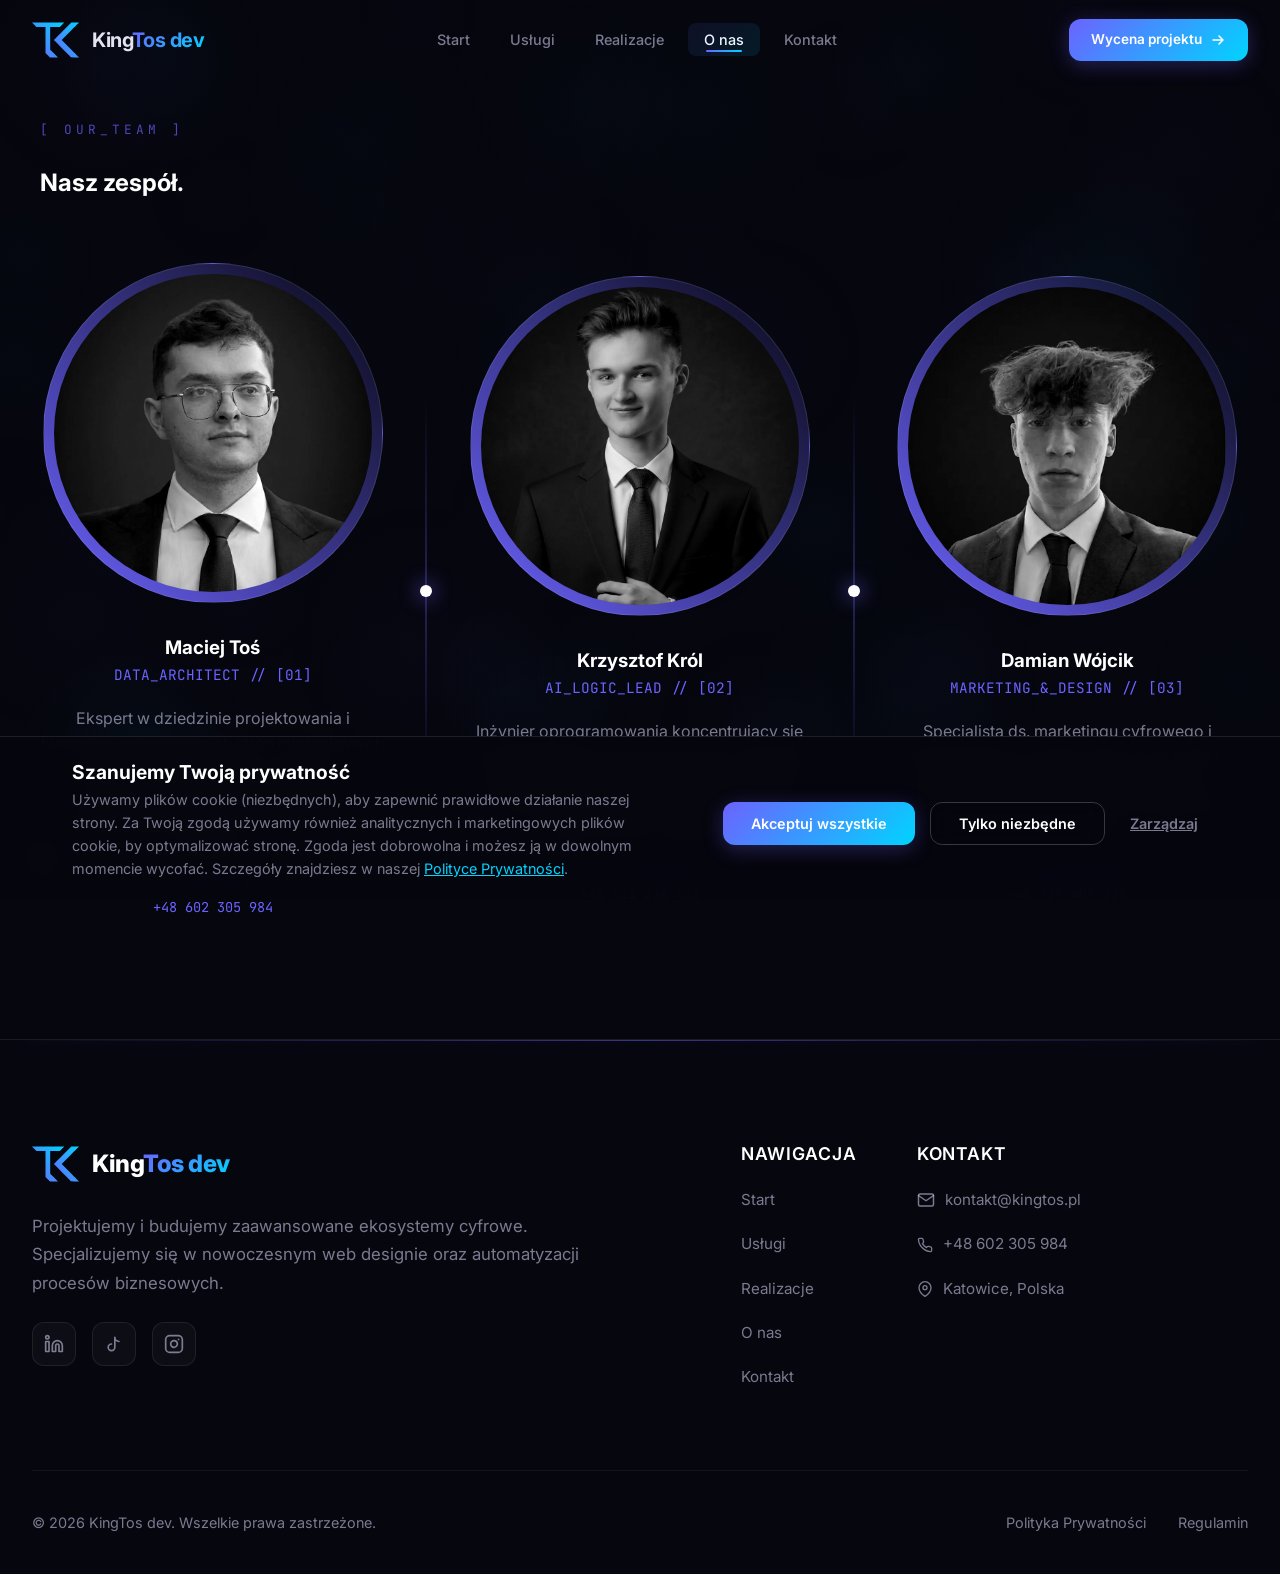
==== commit 5e464952: "Update social media links in footer" ====
--- a/o-nas.html
+++ b/o-nas.html
@@ -240,24 +240,25 @@
           <p class="site-footer__desc">Projektujemy i budujemy zaawansowane ekosystemy cyfrowe. Specjalizujemy się w
             nowoczesnym web designie oraz automatyzacji procesów biznesowych.</p>
           <div class="site-footer__socials">
-            <a href="#" aria-label="LinkedIn"><svg width="20" height="20" viewBox="0 0 24 24" fill="none"
-                stroke="currentColor" stroke-width="2" stroke-linecap="round" stroke-linejoin="round">
+            <a href="https://www.linkedin.com/company/kingtos-strony-i-automatyzacje/" target="_blank" aria-label="LinkedIn">
+              <svg width="20" height="20" viewBox="0 0 24 24" fill="none" stroke="currentColor" stroke-width="2" stroke-linecap="round" stroke-linejoin="round">
                 <path d="M16 8a6 6 0 0 1 6 6v7h-4v-7a2 2 0 0 0-2-2 2 2 0 0 0-2 2v7h-4v-7a6 6 0 0 1 6-6z"></path>
                 <rect x="2" y="9" width="4" height="12"></rect>
                 <circle cx="4" cy="4" r="2"></circle>
-              </svg></a>
-            <a href="#" aria-label="GitHub"><svg width="20" height="20" viewBox="0 0 24 24" fill="none"
-                stroke="currentColor" stroke-width="2" stroke-linecap="round" stroke-linejoin="round">
-                <path
-                  d="M9 19c-5 1.5-5-2.5-7-3m14 6v-3.87a3.37 3.37 0 0 0-.94-2.61c3.14-.35 6.44-1.54 6.44-7A5.44 5.44 0 0 0 20 4.77 5.07 5.07 0 0 0 19.91 1S18.73.65 16 2.48a13.38 13.38 0 0 0-7 0C6.27.65 5.09 1 5.09 1A5.07 5.07 0 0 0 5 4.77a5.44 5.44 0 0 0-1.5 3.78c0 5.42 3.3 6.61 6.44 7A3.37 3.37 0 0 0 9 18.13V22">
-                </path>
-              </svg></a>
-            <a href="#" aria-label="Instagram"><svg width="20" height="20" viewBox="0 0 24 24" fill="none"
-                stroke="currentColor" stroke-width="2" stroke-linecap="round" stroke-linejoin="round">
+              </svg>
+            </a>
+            <a href="https://www.tiktok.com/@kingtosdev" target="_blank" aria-label="TikTok">
+              <svg width="20" height="20" viewBox="0 0 24 24" fill="none" stroke="currentColor" stroke-width="2" stroke-linecap="round" stroke-linejoin="round">
+                <path d="M9 12a4 4 0 1 0 4 4V4a5 5 0 0 0 5 5"></path>
+              </svg>
+            </a>
+            <a href="https://www.instagram.com/kingtos_dev" target="_blank" aria-label="Instagram">
+              <svg width="20" height="20" viewBox="0 0 24 24" fill="none" stroke="currentColor" stroke-width="2" stroke-linecap="round" stroke-linejoin="round">
                 <rect x="2" y="2" width="20" height="20" rx="5" ry="5"></rect>
                 <path d="M16 11.37A4 4 0 1 1 12.63 8 4 4 0 0 1 16 11.37z"></path>
                 <line x1="17.5" y1="6.5" x2="17.51" y2="6.5"></line>
-              </svg></a>
+              </svg>
+            </a>
           </div>
         </div>
 
--- a/style.css
+++ b/style.css
@@ -35,7 +35,7 @@
 
 html {
   scroll-behavior: smooth;
-  scroll-padding-top: 90px;
+  scroll-padding-top: 50px;
   font-size: 16px;
 }
 
@@ -391,7 +391,6 @@
   align-items: center;
   z-index: 1;
   padding: 40px 0 0;
-  scroll-margin-top: -90px;
 }
 
 .hero__container {
@@ -2718,7 +2717,6 @@
   align-items: center;
   position: relative;
   contain: paint;
-  scroll-margin-top: -90px;
 }
 
 .bp-container {
--- a/style.css
+++ b/style.css
@@ -35,7 +35,7 @@
 
 html {
   scroll-behavior: smooth;
-  scroll-padding-top: 90px;
+  scroll-padding-top: 50px;
   font-size: 16px;
 }
 
@@ -391,7 +391,6 @@
   align-items: center;
   z-index: 1;
   padding: 40px 0 0;
-  scroll-margin-top: -90px;
 }
 
 .hero__container {
@@ -2718,7 +2717,6 @@
   align-items: center;
   position: relative;
   contain: paint;
-  scroll-margin-top: -90px;
 }
 
 .bp-container {
